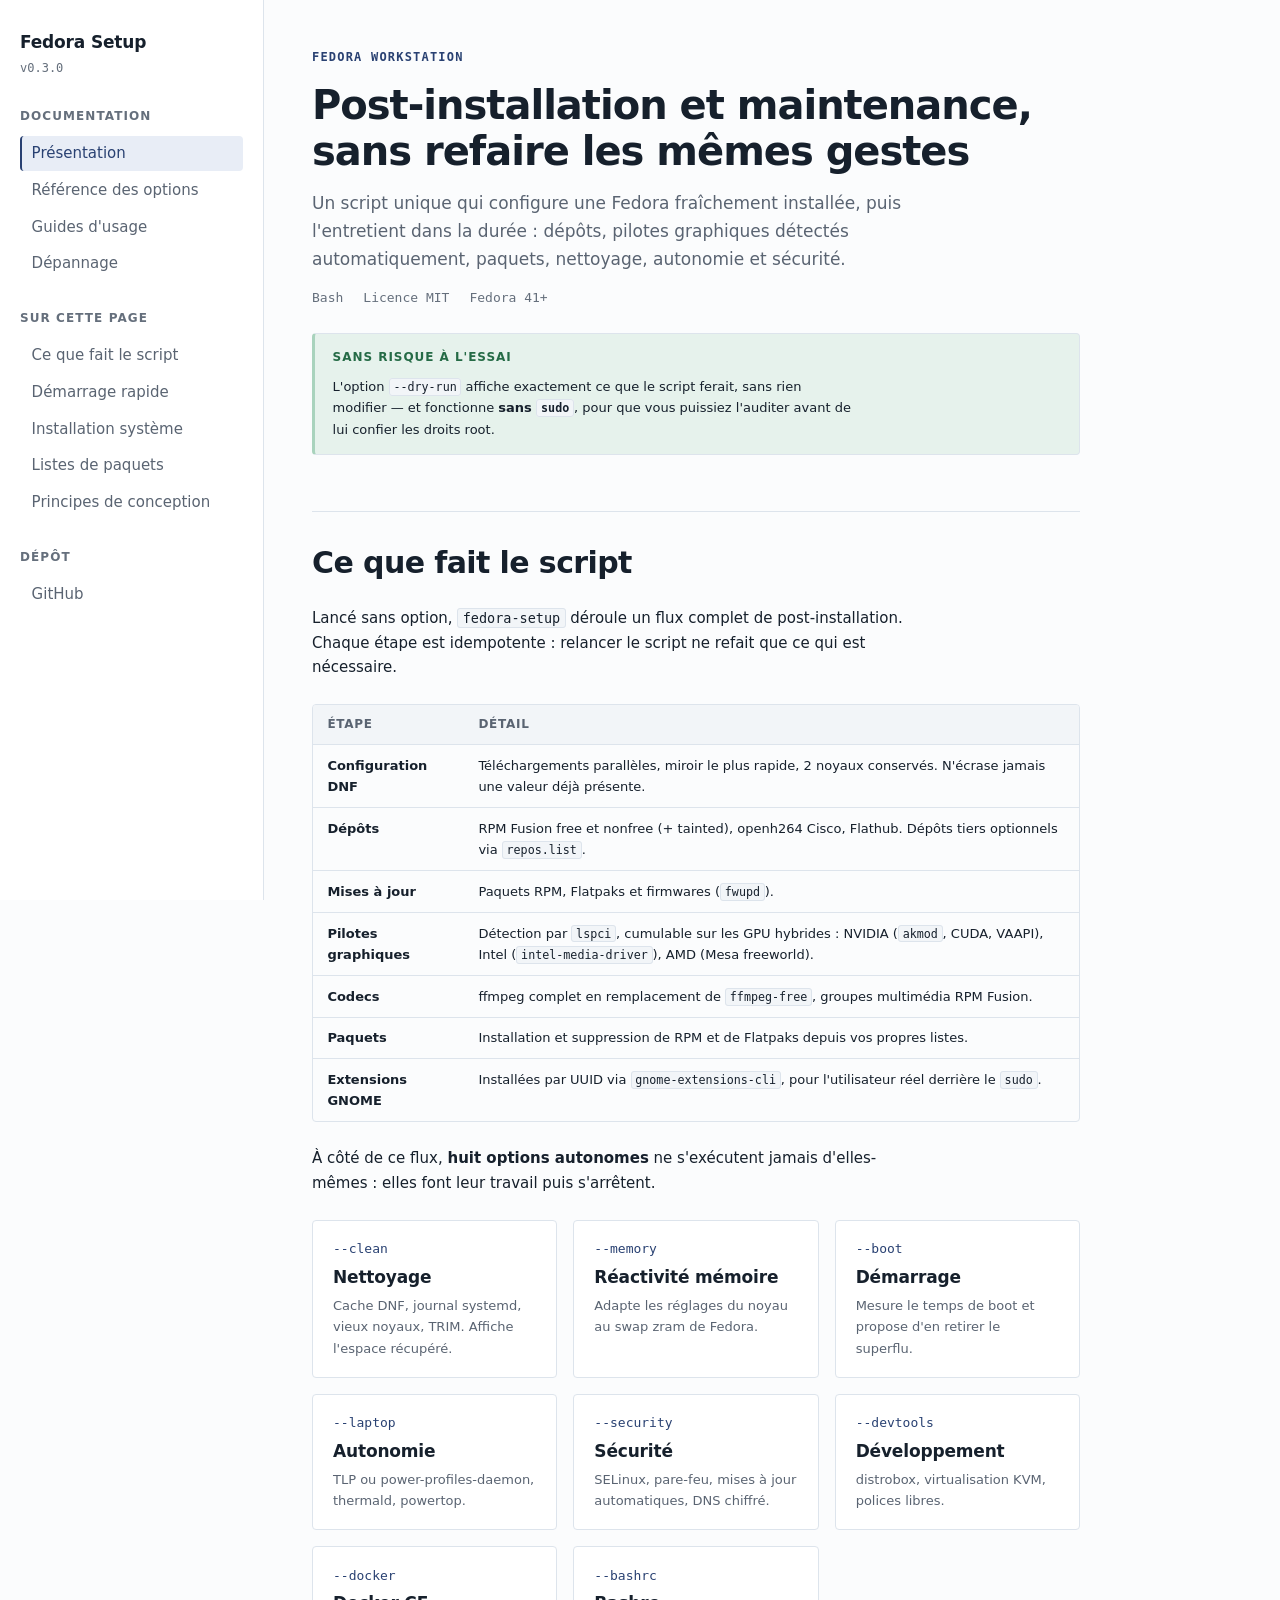
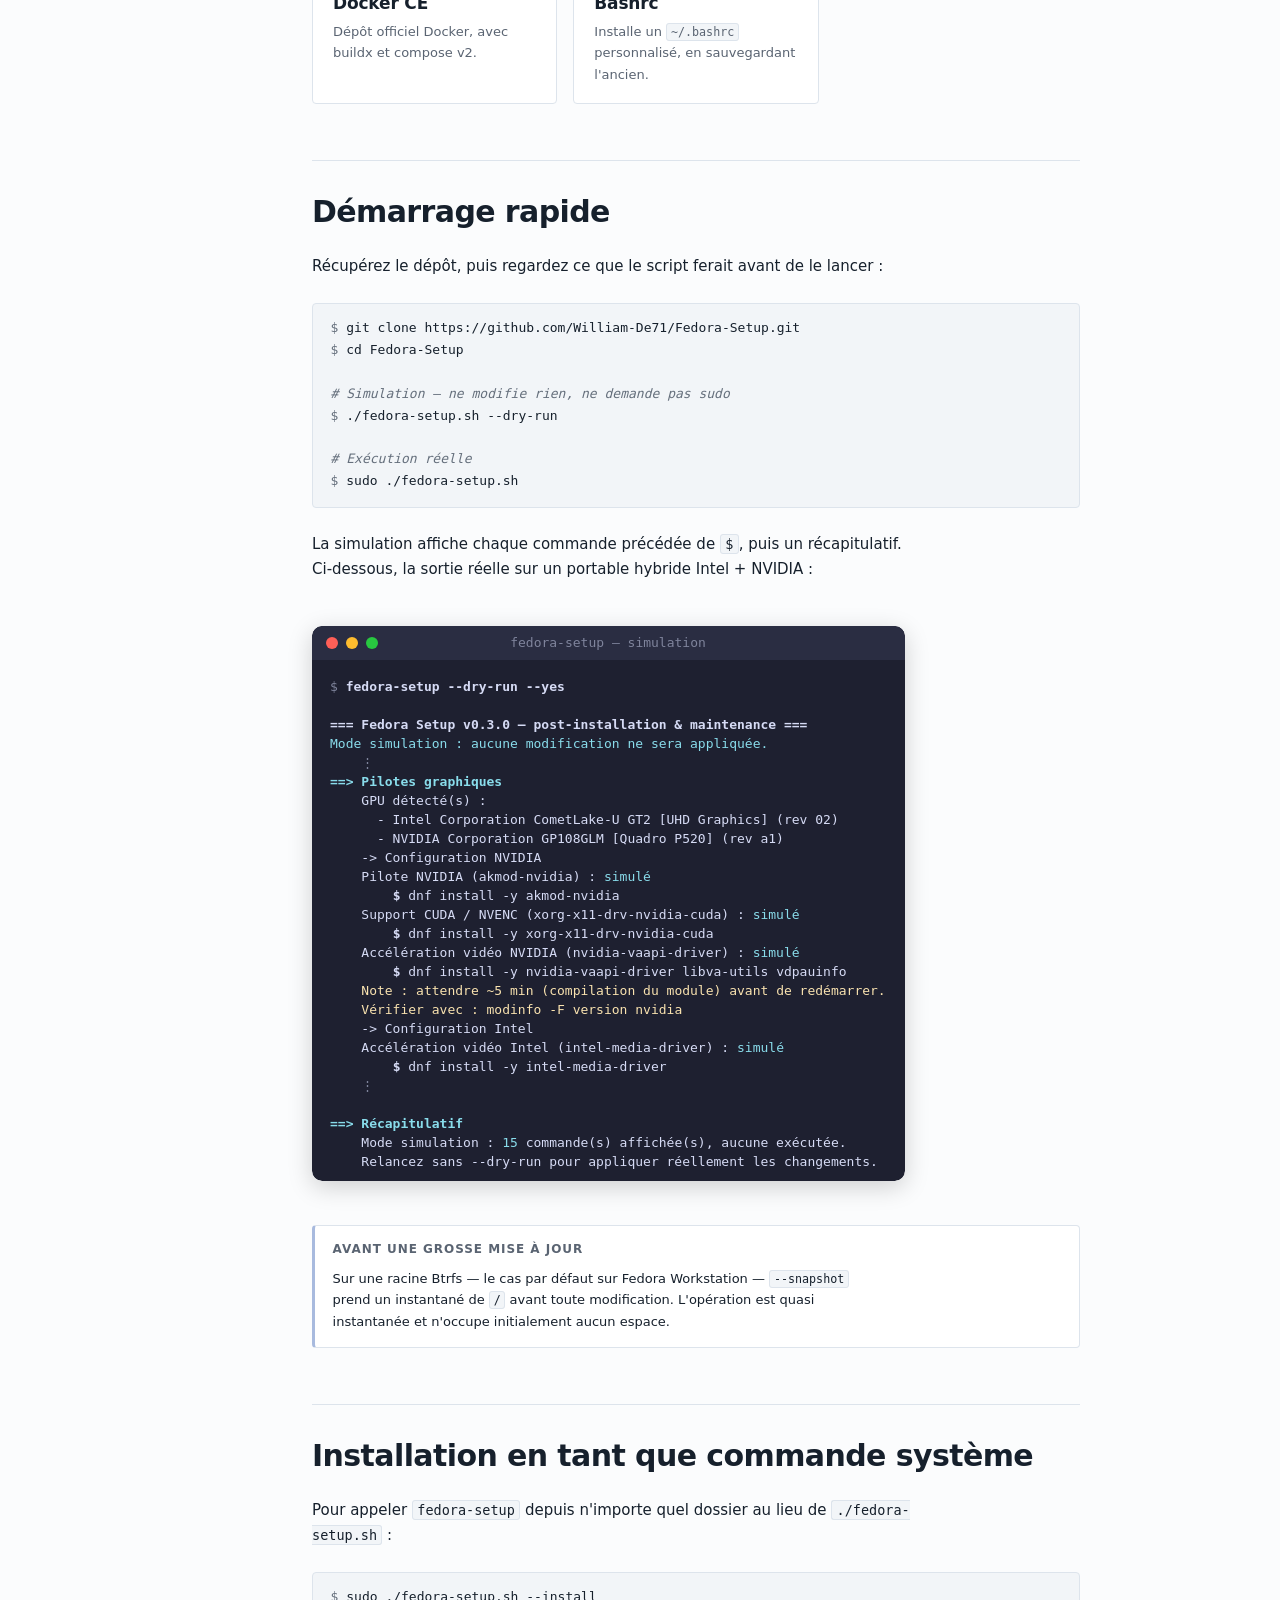
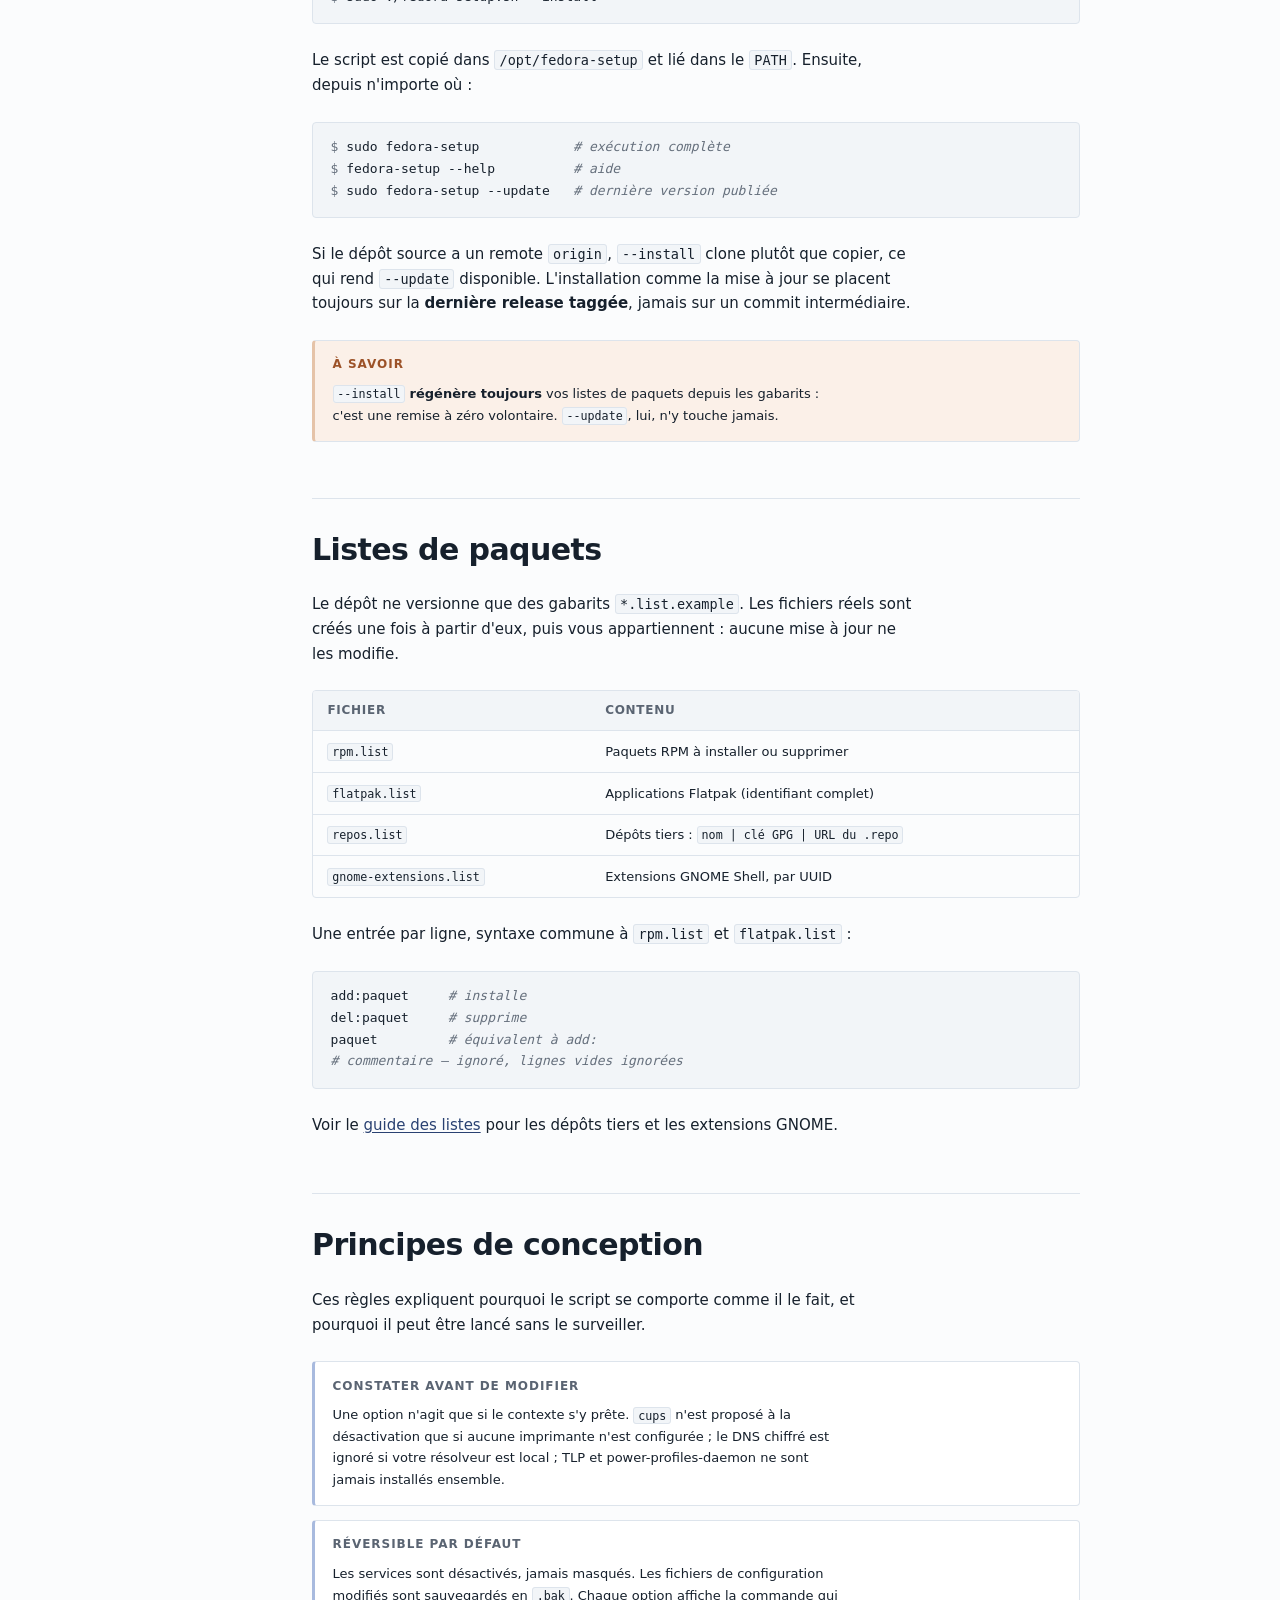
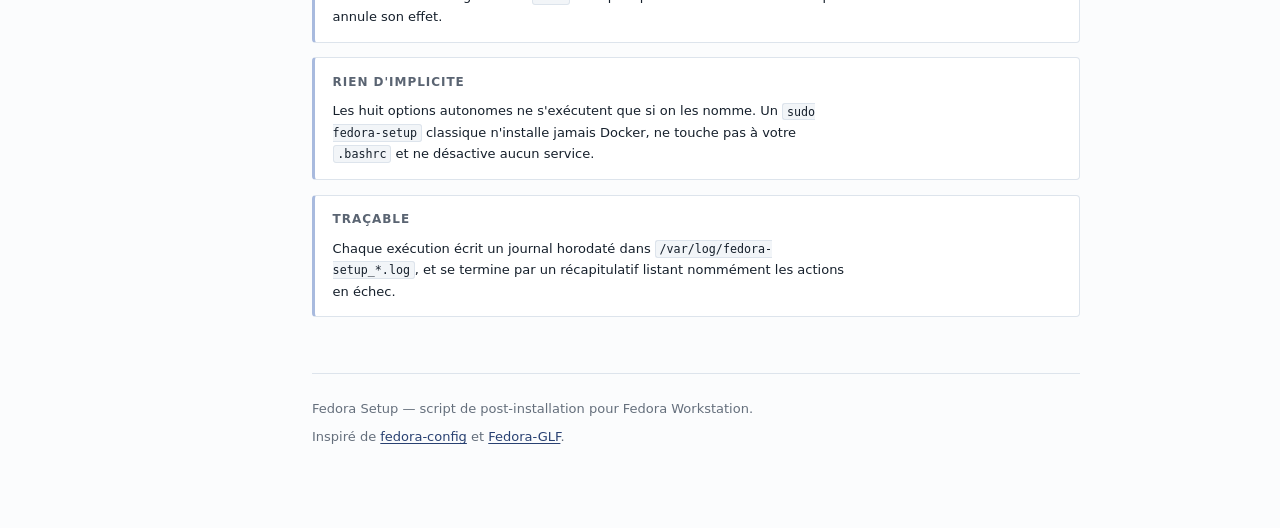
==== docs/index.html @ 96d2696a "Fix audit findings, add CI and release tooling, refresh the README Script fixes: - GNOME extensions:" ====
<!DOCTYPE html>
<html lang="fr">
<head>
<meta charset="utf-8">
<meta name="viewport" content="width=device-width, initial-scale=1">
<title>Fedora Setup — post-installation et maintenance</title>
<meta name="description" content="Script de post-installation et de maintenance pour Fedora Workstation : mises à jour, pilotes, nettoyage, autonomie et sécurité.">
<link rel="stylesheet" href="style.css">
</head>
<body>
<div class="shell">

<nav class="sidebar">
    <a class="brand" href="index.html">
        <strong>Fedora Setup</strong>
        <span data-version>v0.3.0</span>
    </a>

    <div class="nav-group">
        <div class="nav-title">Documentation</div>
        <a href="index.html" class="current">Présentation</a>
        <a href="options.html">Référence des options</a>
        <a href="guides.html">Guides d'usage</a>
        <a href="troubleshooting.html">Dépannage</a>
    </div>

    <div class="nav-group">
        <div class="nav-title">Sur cette page</div>
        <a href="#quoi">Ce que fait le script</a>
        <a href="#demarrage">Démarrage rapide</a>
        <a href="#installation">Installation système</a>
        <a href="#listes">Listes de paquets</a>
        <a href="#principes">Principes de conception</a>
    </div>

    <div class="nav-group">
        <div class="nav-title">Dépôt</div>
        <a href="https://github.com/William-De71/Fedora-Setup">GitHub</a>
    </div>
</nav>

<main class="content">

    <div class="stack">
        <div class="eyebrow">Fedora Workstation</div>
        <h1>Post-installation et maintenance, sans refaire les mêmes gestes</h1>
        <p class="lede">
            Un script unique qui configure une Fedora fraîchement installée, puis
            l'entretient dans la durée : dépôts, pilotes graphiques détectés
            automatiquement, paquets, nettoyage, autonomie et sécurité.
        </p>
        <div class="meta">
            <span>Bash</span>
            <span>Licence MIT</span>
            <span>Fedora 41+</span>
        </div>
    </div>

    <div class="note safe">
        <div class="note-label">Sans risque à l'essai</div>
        <p>
            L'option <code>--dry-run</code> affiche exactement ce que le script
            ferait, sans rien modifier — et fonctionne <strong>sans
            <code>sudo</code></strong>, pour que vous puissiez l'auditer avant de
            lui confier les droits root.
        </p>
    </div>

    <h2 id="quoi">Ce que fait le script</h2>

    <p>
        Lancé sans option, <code>fedora-setup</code> déroule un flux complet de
        post-installation. Chaque étape est idempotente : relancer le script ne
        refait que ce qui est nécessaire.
    </p>

    <div class="table-wrap">
        <table>
            <thead>
                <tr><th>Étape</th><th>Détail</th></tr>
            </thead>
            <tbody>
                <tr>
                    <td><strong>Configuration DNF</strong></td>
                    <td>Téléchargements parallèles, miroir le plus rapide, 2 noyaux conservés. N'écrase jamais une valeur déjà présente.</td>
                </tr>
                <tr>
                    <td><strong>Dépôts</strong></td>
                    <td>RPM Fusion free et nonfree (+ tainted), openh264 Cisco, Flathub. Dépôts tiers optionnels via <code>repos.list</code>.</td>
                </tr>
                <tr>
                    <td><strong>Mises à jour</strong></td>
                    <td>Paquets RPM, Flatpaks et firmwares (<code>fwupd</code>).</td>
                </tr>
                <tr>
                    <td><strong>Pilotes graphiques</strong></td>
                    <td>Détection par <code>lspci</code>, cumulable sur les GPU hybrides : NVIDIA (<code>akmod</code>, CUDA, VAAPI), Intel (<code>intel-media-driver</code>), AMD (Mesa freeworld).</td>
                </tr>
                <tr>
                    <td><strong>Codecs</strong></td>
                    <td>ffmpeg complet en remplacement de <code>ffmpeg-free</code>, groupes multimédia RPM Fusion.</td>
                </tr>
                <tr>
                    <td><strong>Paquets</strong></td>
                    <td>Installation et suppression de RPM et de Flatpaks depuis vos propres listes.</td>
                </tr>
                <tr>
                    <td><strong>Extensions GNOME</strong></td>
                    <td>Installées par UUID via <code>gnome-extensions-cli</code>, pour l'utilisateur réel derrière le <code>sudo</code>.</td>
                </tr>
            </tbody>
        </table>
    </div>

    <p>
        À côté de ce flux, <strong>huit options autonomes</strong> ne s'exécutent
        jamais d'elles-mêmes : elles font leur travail puis s'arrêtent.
    </p>

    <div class="cards">
        <a class="card" href="options.html#clean">
            <span class="cmd">--clean</span>
            <h3>Nettoyage</h3>
            <p>Cache DNF, journal systemd, vieux noyaux, TRIM. Affiche l'espace récupéré.</p>
        </a>
        <a class="card" href="options.html#memory">
            <span class="cmd">--memory</span>
            <h3>Réactivité mémoire</h3>
            <p>Adapte les réglages du noyau au swap zram de Fedora.</p>
        </a>
        <a class="card" href="options.html#boot">
            <span class="cmd">--boot</span>
            <h3>Démarrage</h3>
            <p>Mesure le temps de boot et propose d'en retirer le superflu.</p>
        </a>
        <a class="card" href="options.html#laptop">
            <span class="cmd">--laptop</span>
            <h3>Autonomie</h3>
            <p>TLP ou power-profiles-daemon, thermald, powertop.</p>
        </a>
        <a class="card" href="options.html#security">
            <span class="cmd">--security</span>
            <h3>Sécurité</h3>
            <p>SELinux, pare-feu, mises à jour automatiques, DNS chiffré.</p>
        </a>
        <a class="card" href="options.html#devtools">
            <span class="cmd">--devtools</span>
            <h3>Développement</h3>
            <p>distrobox, virtualisation KVM, polices libres.</p>
        </a>
        <a class="card" href="options.html#docker">
            <span class="cmd">--docker</span>
            <h3>Docker CE</h3>
            <p>Dépôt officiel Docker, avec buildx et compose v2.</p>
        </a>
        <a class="card" href="options.html#bashrc">
            <span class="cmd">--bashrc</span>
            <h3>Bashrc</h3>
            <p>Installe un <code>~/.bashrc</code> personnalisé, en sauvegardant l'ancien.</p>
        </a>
    </div>

    <h2 id="demarrage">Démarrage rapide</h2>

    <p>Récupérez le dépôt, puis regardez ce que le script ferait avant de le lancer :</p>

<pre><code><span class="prompt">$</span> git clone https://github.com/William-De71/Fedora-Setup.git
<span class="prompt">$</span> cd Fedora-Setup

<span class="cmt"># Simulation — ne modifie rien, ne demande pas sudo</span>
<span class="prompt">$</span> ./fedora-setup.sh --dry-run

<span class="cmt"># Exécution réelle</span>
<span class="prompt">$</span> sudo ./fedora-setup.sh</code></pre>

    <p>
        La simulation affiche chaque commande précédée de <code>$</code>, puis un
        récapitulatif. Ci-dessous, la sortie réelle sur un portable hybride
        Intel + NVIDIA :
    </p>

    <figure class="shot">
        <img src="img/dry-run.svg" alt="Sortie de fedora-setup --dry-run : détection des GPU Intel et NVIDIA, commandes simulées et récapitulatif" loading="lazy">
    </figure>

    <div class="note">
        <div class="note-label">Avant une grosse mise à jour</div>
        <p>
            Sur une racine Btrfs — le cas par défaut sur Fedora Workstation —
            <code>--snapshot</code> prend un instantané de <code>/</code> avant
            toute modification. L'opération est quasi instantanée et n'occupe
            initialement aucun espace.
        </p>
    </div>

    <h2 id="installation">Installation en tant que commande système</h2>

    <p>
        Pour appeler <code>fedora-setup</code> depuis n'importe quel dossier au
        lieu de <code>./fedora-setup.sh</code> :
    </p>

<pre><code><span class="prompt">$</span> sudo ./fedora-setup.sh --install</code></pre>

    <p>Le script est copié dans <code>/opt/fedora-setup</code> et lié dans le <code>PATH</code>. Ensuite, depuis n'importe où :</p>

<pre><code><span class="prompt">$</span> sudo fedora-setup            <span class="cmt"># exécution complète</span>
<span class="prompt">$</span> fedora-setup --help          <span class="cmt"># aide</span>
<span class="prompt">$</span> sudo fedora-setup --update   <span class="cmt"># dernière version publiée</span></code></pre>

    <p>
        Si le dépôt source a un remote <code>origin</code>, <code>--install</code>
        clone plutôt que copier, ce qui rend <code>--update</code> disponible.
        L'installation comme la mise à jour se placent toujours sur la
        <strong>dernière release taggée</strong>, jamais sur un commit
        intermédiaire.
    </p>

    <div class="note warn">
        <div class="note-label">À savoir</div>
        <p>
            <code>--install</code> <strong>régénère toujours</strong> vos listes
            de paquets depuis les gabarits : c'est une remise à zéro volontaire.
            <code>--update</code>, lui, n'y touche jamais.
        </p>
    </div>

    <h2 id="listes">Listes de paquets</h2>

    <p>
        Le dépôt ne versionne que des gabarits <code>*.list.example</code>. Les
        fichiers réels sont créés une fois à partir d'eux, puis vous appartiennent :
        aucune mise à jour ne les modifie.
    </p>

    <div class="table-wrap">
        <table>
            <thead>
                <tr><th>Fichier</th><th>Contenu</th></tr>
            </thead>
            <tbody>
                <tr><td><code>rpm.list</code></td><td>Paquets RPM à installer ou supprimer</td></tr>
                <tr><td><code>flatpak.list</code></td><td>Applications Flatpak (identifiant complet)</td></tr>
                <tr><td><code>repos.list</code></td><td>Dépôts tiers : <code>nom | clé GPG | URL du .repo</code></td></tr>
                <tr><td><code>gnome-extensions.list</code></td><td>Extensions GNOME Shell, par UUID</td></tr>
            </tbody>
        </table>
    </div>

    <p>Une entrée par ligne, syntaxe commune à <code>rpm.list</code> et <code>flatpak.list</code> :</p>

<pre><code>add:paquet     <span class="cmt"># installe</span>
del:paquet     <span class="cmt"># supprime</span>
paquet         <span class="cmt"># équivalent à add:</span>
<span class="cmt"># commentaire — ignoré, lignes vides ignorées</span></code></pre>

    <p>
        Voir le <a href="guides.html#listes">guide des listes</a> pour les
        dépôts tiers et les extensions GNOME.
    </p>

    <h2 id="principes">Principes de conception</h2>

    <p>
        Ces règles expliquent pourquoi le script se comporte comme il le fait, et
        pourquoi il peut être lancé sans le surveiller.
    </p>

    <div class="stack">
        <div class="note">
            <div class="note-label">Constater avant de modifier</div>
            <p>
                Une option n'agit que si le contexte s'y prête. <code>cups</code>
                n'est proposé à la désactivation que si aucune imprimante n'est
                configurée ; le DNS chiffré est ignoré si votre résolveur est
                local ; TLP et power-profiles-daemon ne sont jamais installés
                ensemble.
            </p>
        </div>

        <div class="note">
            <div class="note-label">Réversible par défaut</div>
            <p>
                Les services sont désactivés, jamais masqués. Les fichiers de
                configuration modifiés sont sauvegardés en <code>.bak</code>. Chaque
                option affiche la commande qui annule son effet.
            </p>
        </div>

        <div class="note">
            <div class="note-label">Rien d'implicite</div>
            <p>
                Les huit options autonomes ne s'exécutent que si on les nomme. Un
                <code>sudo fedora-setup</code> classique n'installe jamais Docker,
                ne touche pas à votre <code>.bashrc</code> et ne désactive aucun
                service.
            </p>
        </div>

        <div class="note">
            <div class="note-label">Traçable</div>
            <p>
                Chaque exécution écrit un journal horodaté dans
                <code>/var/log/fedora-setup_*.log</code>, et se termine par un
                récapitulatif listant nommément les actions en échec.
            </p>
        </div>
    </div>

    <footer>
        <div>Fedora Setup — script de post-installation pour Fedora Workstation.</div>
        <div>Inspiré de <a href="https://github.com/aaaaadrien/fedora-config">fedora-config</a> et <a href="https://github.com/Gaming-Linux-FR/Fedora-GLF">Fedora-GLF</a>.</div>
    </footer>

</main>
</div>
</body>
</html>
---- docs/style.css ----
/* ==========================================================================
   Fedora Setup — documentation
   Palette ancrée sur le bleu Fedora (#294172), désaturé pour du texte long.
   Neutres à biais bleu froid ; cuivre et vert réservés au sens (avertissement,
   confirmation), jamais décoratifs.
   ========================================================================== */

:root {
    /* Fonds et surfaces */
    --bg:            #fbfcfd;
    --surface:       #ffffff;
    --surface-alt:   #f2f5f8;
    --border:        #dde4ec;
    --border-strong: #c3cedb;

    /* Texte */
    --text:          #16202c;
    --text-muted:    #5a6472;
    --text-faint:    #656f7c;

    /* Accent : bleu Fedora */
    --accent:        #294172;
    --accent-hover:  #1d3059;
    --accent-soft:   #e8edf6;
    --accent-line:   #a8bade;

    /* Sémantique — distincte de l'accent */
    --warn:          #9c5228;
    --warn-soft:     #fbf0e8;
    --warn-line:     #e5c3a8;
    --ok:            #256b46;
    --ok-soft:       #e6f2ec;
    --ok-line:       #a9d3bd;

    /* Type */
    --sans: "IBM Plex Sans", "Source Sans 3", "Cantarell", "Segoe UI", system-ui, sans-serif;
    --mono: "IBM Plex Mono", "JetBrains Mono", "Fira Mono", "DejaVu Sans Mono", ui-monospace, monospace;

    /* Échelle typographique */
    --t-xs:   0.75rem;
    --t-sm:   0.8125rem;
    --t-base: 0.9375rem;
    --t-md:   1.0625rem;
    --t-lg:   1.375rem;
    --t-xl:   1.875rem;
    --t-2xl:  2.5rem;

    --sidebar-w: 16.5rem;
    --radius: 4px;
}

@media (prefers-color-scheme: dark) {
    :root {
        --bg:            #0f1319;
        --surface:       #161c24;
        --surface-alt:   #1c242e;
        --border:        #2a333f;
        --border-strong: #3a4553;

        --text:          #e4e9ef;
        --text-muted:    #a0abb9;
        --text-faint:    #77828f;

        --accent:        #8fabdc;
        --accent-hover:  #aec4e9;
        --accent-soft:   #1a2436;
        --accent-line:   #3d5a8c;

        --warn:          #d99a6f;
        --warn-soft:     #2a1f17;
        --warn-line:     #4d3a2a;
        --ok:            #7cc4a0;
        --ok-soft:       #16261e;
        --ok-line:       #2f5c43;
    }
}

:root[data-theme="dark"] {
    --bg:            #0f1319;
    --surface:       #161c24;
    --surface-alt:   #1c242e;
    --border:        #2a333f;
    --border-strong: #3a4553;

    --text:          #e4e9ef;
    --text-muted:    #a0abb9;
    --text-faint:    #77828f;

    --accent:        #8fabdc;
    --accent-hover:  #aec4e9;
    --accent-soft:   #1a2436;
    --accent-line:   #3d5a8c;

    --warn:          #d99a6f;
    --warn-soft:     #2a1f17;
    --warn-line:     #4d3a2a;
    --ok:            #7cc4a0;
    --ok-soft:       #16261e;
    --ok-line:       #2f5c43;
}

:root[data-theme="light"] {
    --bg:            #fbfcfd;
    --surface:       #ffffff;
    --surface-alt:   #f2f5f8;
    --border:        #dde4ec;
    --border-strong: #c3cedb;

    --text:          #16202c;
    --text-muted:    #5a6472;
    --text-faint:    #656f7c;

    --accent:        #294172;
    --accent-hover:  #1d3059;
    --accent-soft:   #e8edf6;
    --accent-line:   #a8bade;

    --warn:          #9c5228;
    --warn-soft:     #fbf0e8;
    --warn-line:     #e5c3a8;
    --ok:            #256b46;
    --ok-soft:       #e6f2ec;
    --ok-line:       #a9d3bd;
}

/* ========================================================================== */

* { box-sizing: border-box; }

body {
    margin: 0;
    background: var(--bg);
    color: var(--text);
    font-family: var(--sans);
    font-size: var(--t-base);
    line-height: 1.65;
    -webkit-font-smoothing: antialiased;
}

/* Mise en page : barre latérale persistante + contenu */
.shell {
    display: grid;
    grid-template-columns: var(--sidebar-w) minmax(0, 1fr);
    min-height: 100vh;
}

/* ---------- Barre latérale ---------- */

.sidebar {
    border-right: 1px solid var(--border);
    background: var(--surface);
    padding: 1.75rem 1.25rem 3rem;
    position: sticky;
    top: 0;
    height: 100vh;
    overflow-y: auto;
    display: flex;
    flex-direction: column;
    gap: 1.75rem;
}

.brand {
    display: flex;
    flex-direction: column;
    gap: 0.2rem;
    text-decoration: none;
    color: var(--text);
}

.brand strong {
    font-size: var(--t-md);
    font-weight: 600;
    letter-spacing: -0.01em;
}

.brand span {
    font-family: var(--mono);
    font-size: var(--t-xs);
    color: var(--text-faint);
}

.nav-group {
    display: flex;
    flex-direction: column;
    gap: 0.15rem;
}

.nav-title {
    font-size: var(--t-xs);
    text-transform: uppercase;
    letter-spacing: 0.09em;
    color: var(--text-faint);
    font-weight: 600;
    margin-bottom: 0.45rem;
}

.nav-group a {
    color: var(--text-muted);
    text-decoration: none;
    padding: 0.3rem 0.6rem;
    border-radius: var(--radius);
    border-left: 2px solid transparent;
    font-size: var(--t-base);
}

.nav-group a:hover {
    color: var(--text);
    background: var(--surface-alt);
}

.nav-group a.current {
    color: var(--accent);
    border-left-color: var(--accent);
    background: var(--accent-soft);
    font-weight: 500;
}

.nav-group a code {
    font-family: var(--mono);
    font-size: var(--t-sm);
    background: none;
    padding: 0;
    border: none;
    color: inherit;
}

/* ---------- Contenu ---------- */

.content {
    padding: 3rem 3rem 6rem;
    max-width: 54rem;
    display: flex;
    flex-direction: column;
    gap: 1.5rem;
}

.eyebrow {
    font-family: var(--mono);
    font-size: var(--t-xs);
    text-transform: uppercase;
    letter-spacing: 0.1em;
    color: var(--accent);
    font-weight: 600;
}

h1 {
    font-size: var(--t-2xl);
    line-height: 1.15;
    letter-spacing: -0.025em;
    font-weight: 600;
    margin: 0;
    text-wrap: balance;
}

h2 {
    font-size: var(--t-xl);
    line-height: 1.25;
    letter-spacing: -0.02em;
    font-weight: 600;
    margin: 2rem 0 0;
    padding-top: 2rem;
    border-top: 1px solid var(--border);
    text-wrap: balance;
}

h3 {
    font-size: var(--t-lg);
    line-height: 1.3;
    letter-spacing: -0.01em;
    font-weight: 600;
    margin: 1.25rem 0 0;
    text-wrap: balance;
}

h4 {
    font-size: var(--t-md);
    font-weight: 600;
    margin: 0.75rem 0 0;
}

p { margin: 0; max-width: 40em; }

.lede {
    font-size: var(--t-md);
    color: var(--text-muted);
    max-width: 38em;
}

a { color: var(--accent); text-decoration-thickness: 1px; text-underline-offset: 2px; }
a:hover { color: var(--accent-hover); }

ul, ol { margin: 0; padding-left: 1.3rem; display: flex; flex-direction: column; gap: 0.4rem; max-width: 40em; }
li { padding-left: 0.2rem; }
li::marker { color: var(--text-faint); }

strong { font-weight: 600; }

code {
    font-family: var(--mono);
    font-size: 0.9em;
    background: var(--surface-alt);
    border: 1px solid var(--border);
    border-radius: 3px;
    padding: 0.08em 0.32em;
}

/* Blocs de commandes — défilent seuls, jamais la page */
pre {
    margin: 0;
    background: var(--surface-alt);
    border: 1px solid var(--border);
    border-radius: var(--radius);
    padding: 0.9rem 1.1rem;
    overflow-x: auto;
    font-size: var(--t-sm);
    line-height: 1.6;
}

pre code {
    background: none;
    border: none;
    padding: 0;
    font-size: inherit;
}

.prompt { color: var(--text-faint); user-select: none; }
.cmt    { color: var(--text-faint); font-style: italic; }
.sim    { color: var(--accent); }
.ok-t   { color: var(--ok); }

/* ---------- Tableaux ---------- */

.table-wrap { overflow-x: auto; border: 1px solid var(--border); border-radius: var(--radius); }

table {
    border-collapse: collapse;
    width: 100%;
    font-size: var(--t-sm);
    font-variant-numeric: tabular-nums;
}

th, td {
    text-align: left;
    padding: 0.6rem 0.9rem;
    border-bottom: 1px solid var(--border);
    vertical-align: top;
}

th {
    background: var(--surface-alt);
    font-weight: 600;
    font-size: var(--t-xs);
    text-transform: uppercase;
    letter-spacing: 0.06em;
    color: var(--text-muted);
    white-space: nowrap;
}

tbody tr:last-child td { border-bottom: none; }
tbody tr:hover { background: var(--surface-alt); }

td code { white-space: nowrap; }

/* ---------- Encarts ---------- */

.note {
    border: 1px solid var(--border);
    border-left: 3px solid var(--accent-line);
    background: var(--surface);
    border-radius: var(--radius);
    padding: 0.9rem 1.1rem;
    display: flex;
    flex-direction: column;
    gap: 0.5rem;
}

.note.warn { border-left-color: var(--warn-line); background: var(--warn-soft); }
.note.safe { border-left-color: var(--ok-line);   background: var(--ok-soft); }

.note-label {
    font-size: var(--t-xs);
    text-transform: uppercase;
    letter-spacing: 0.08em;
    font-weight: 600;
    color: var(--text-muted);
}

.note.warn .note-label { color: var(--warn); }
.note.safe .note-label { color: var(--ok); }

.note p, .note ul { font-size: var(--t-sm); }

/* ---------- Cartes d'options ---------- */

.opt {
    border: 1px solid var(--border);
    border-radius: var(--radius);
    background: var(--surface);
    padding: 1.4rem 1.5rem;
    display: flex;
    flex-direction: column;
    gap: 0.8rem;
    scroll-margin-top: 1.5rem;
}

.opt-head {
    display: flex;
    align-items: baseline;
    gap: 0.75rem;
    flex-wrap: wrap;
}

.opt-head h3 { margin: 0; font-family: var(--mono); font-size: var(--t-md); }

/* L'espacement interne des cartes vient du gap du conteneur : les marges
   par défaut des titres s'y ajouteraient et doubleraient l'écart. */
.opt > h3, .opt > h4, .note > p:first-child { margin-top: 0; }

.tag {
    font-size: var(--t-xs);
    font-weight: 600;
    letter-spacing: 0.04em;
    padding: 0.1rem 0.45rem;
    border-radius: 3px;
    border: 1px solid var(--border-strong);
    color: var(--text-muted);
    white-space: nowrap;
}

.tag.root { border-color: var(--warn-line); color: var(--warn); background: var(--warn-soft); }
.tag.sim  { border-color: var(--accent-line); color: var(--accent); background: var(--accent-soft); }

/* ---------- Grille de cartes ---------- */

.cards {
    display: grid;
    grid-template-columns: repeat(auto-fit, minmax(15rem, 1fr));
    gap: 1rem;
}

.card {
    border: 1px solid var(--border);
    border-radius: var(--radius);
    background: var(--surface);
    padding: 1.1rem 1.25rem;
    display: flex;
    flex-direction: column;
    gap: 0.4rem;
    text-decoration: none;
    color: inherit;
}

.card:hover { border-color: var(--accent-line); }

.card h3 { margin: 0; font-size: var(--t-md); }
.card p  { font-size: var(--t-sm); color: var(--text-muted); }
.card .cmd { font-family: var(--mono); font-size: var(--t-sm); color: var(--accent); }

/* ---------- Divers ---------- */

.meta {
    font-size: var(--t-sm);
    color: var(--text-faint);
    display: flex;
    gap: 1.25rem;
    flex-wrap: wrap;
    font-family: var(--mono);
}

.stack { display: flex; flex-direction: column; gap: 0.9rem; }
.stack-lg { display: flex; flex-direction: column; gap: 1.5rem; }

footer {
    margin-top: 2rem;
    padding-top: 1.5rem;
    border-top: 1px solid var(--border);
    font-size: var(--t-sm);
    color: var(--text-faint);
    display: flex;
    flex-direction: column;
    gap: 0.4rem;
}

:focus-visible {
    outline: 2px solid var(--accent);
    outline-offset: 2px;
    border-radius: 2px;
}

@media (prefers-reduced-motion: reduce) {
    * { animation: none !important; transition: none !important; }
}

/* ---------- Adaptatif ---------- */

@media (max-width: 62rem) {
    .shell { grid-template-columns: 1fr; }

    .sidebar {
        position: static;
        height: auto;
        border-right: none;
        border-bottom: 1px solid var(--border);
        flex-direction: row;
        flex-wrap: wrap;
        gap: 1.25rem 2rem;
        padding: 1.25rem 1.5rem;
    }

    .nav-group { flex-direction: row; flex-wrap: wrap; gap: 0.35rem; }
    .nav-title { width: 100%; margin-bottom: 0.15rem; }
    .nav-group a { border-left: none; border-bottom: 2px solid transparent; }
    .nav-group a.current { border-left: none; border-bottom-color: var(--accent); }

    .content { padding: 2rem 1.5rem 4rem; }
}

@media (max-width: 34rem) {
    :root { --t-2xl: 1.875rem; --t-xl: 1.5rem; }
    .content { padding: 1.5rem 1.1rem 3rem; }
}

/* Captures d'écran générées par tools/screenshots.py */
.shot {
    margin: 1.25rem 0;
}
.shot img {
    display: block;
    max-width: 100%;
    height: auto;
    border-radius: 10px;
    box-shadow: 0 6px 24px rgba(0, 0, 0, .18);
}
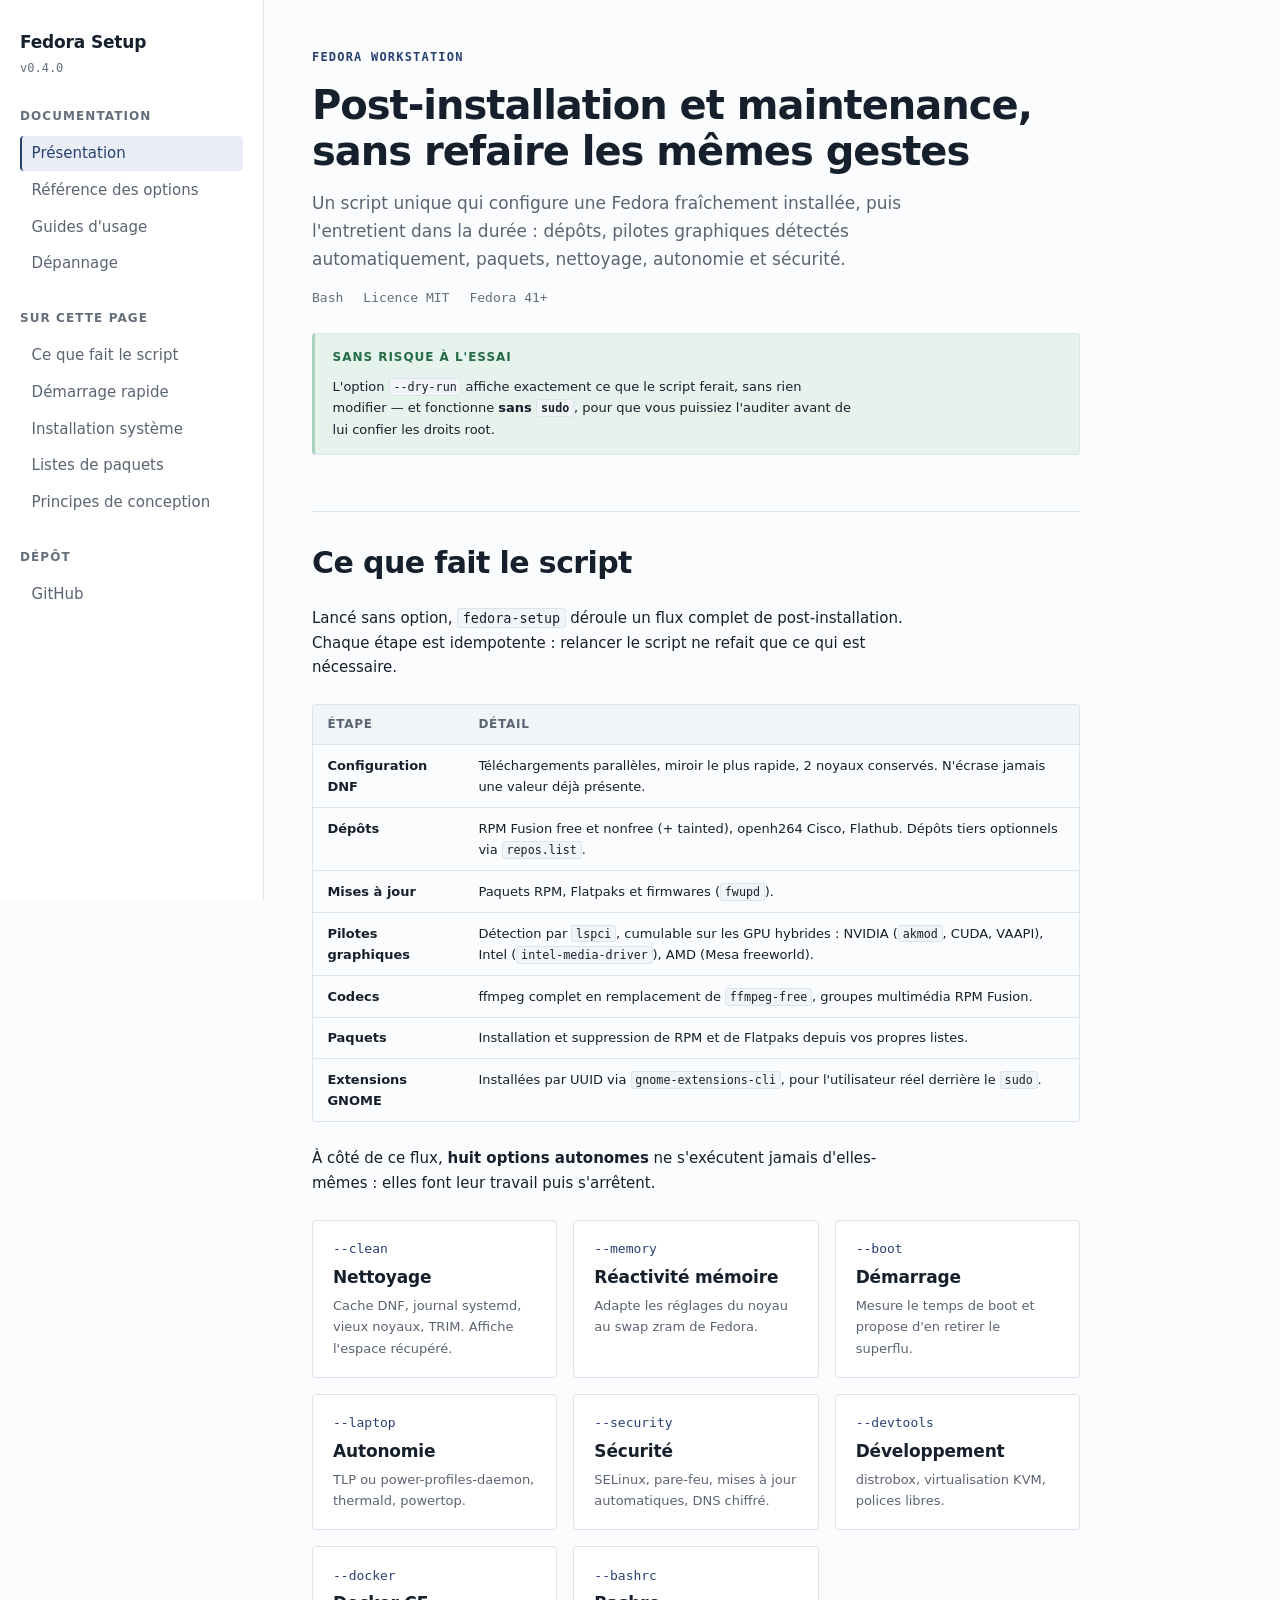
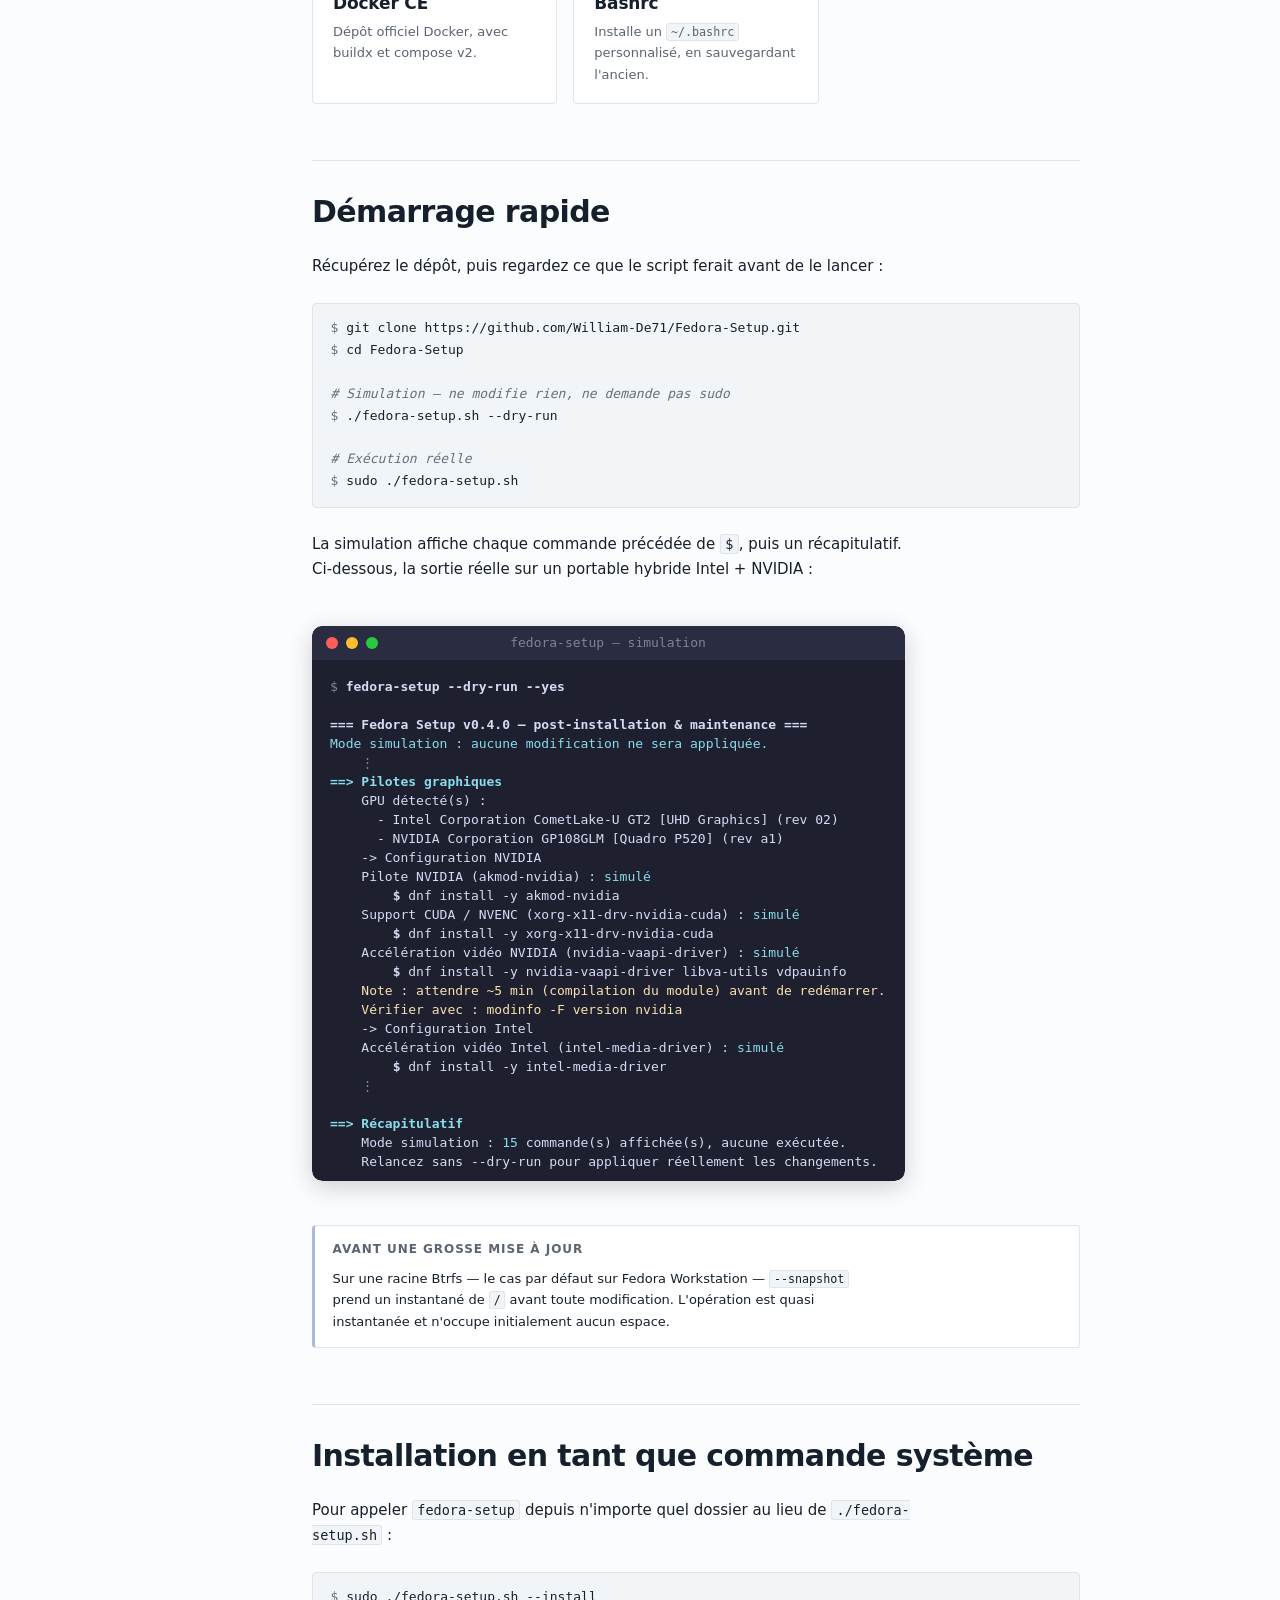
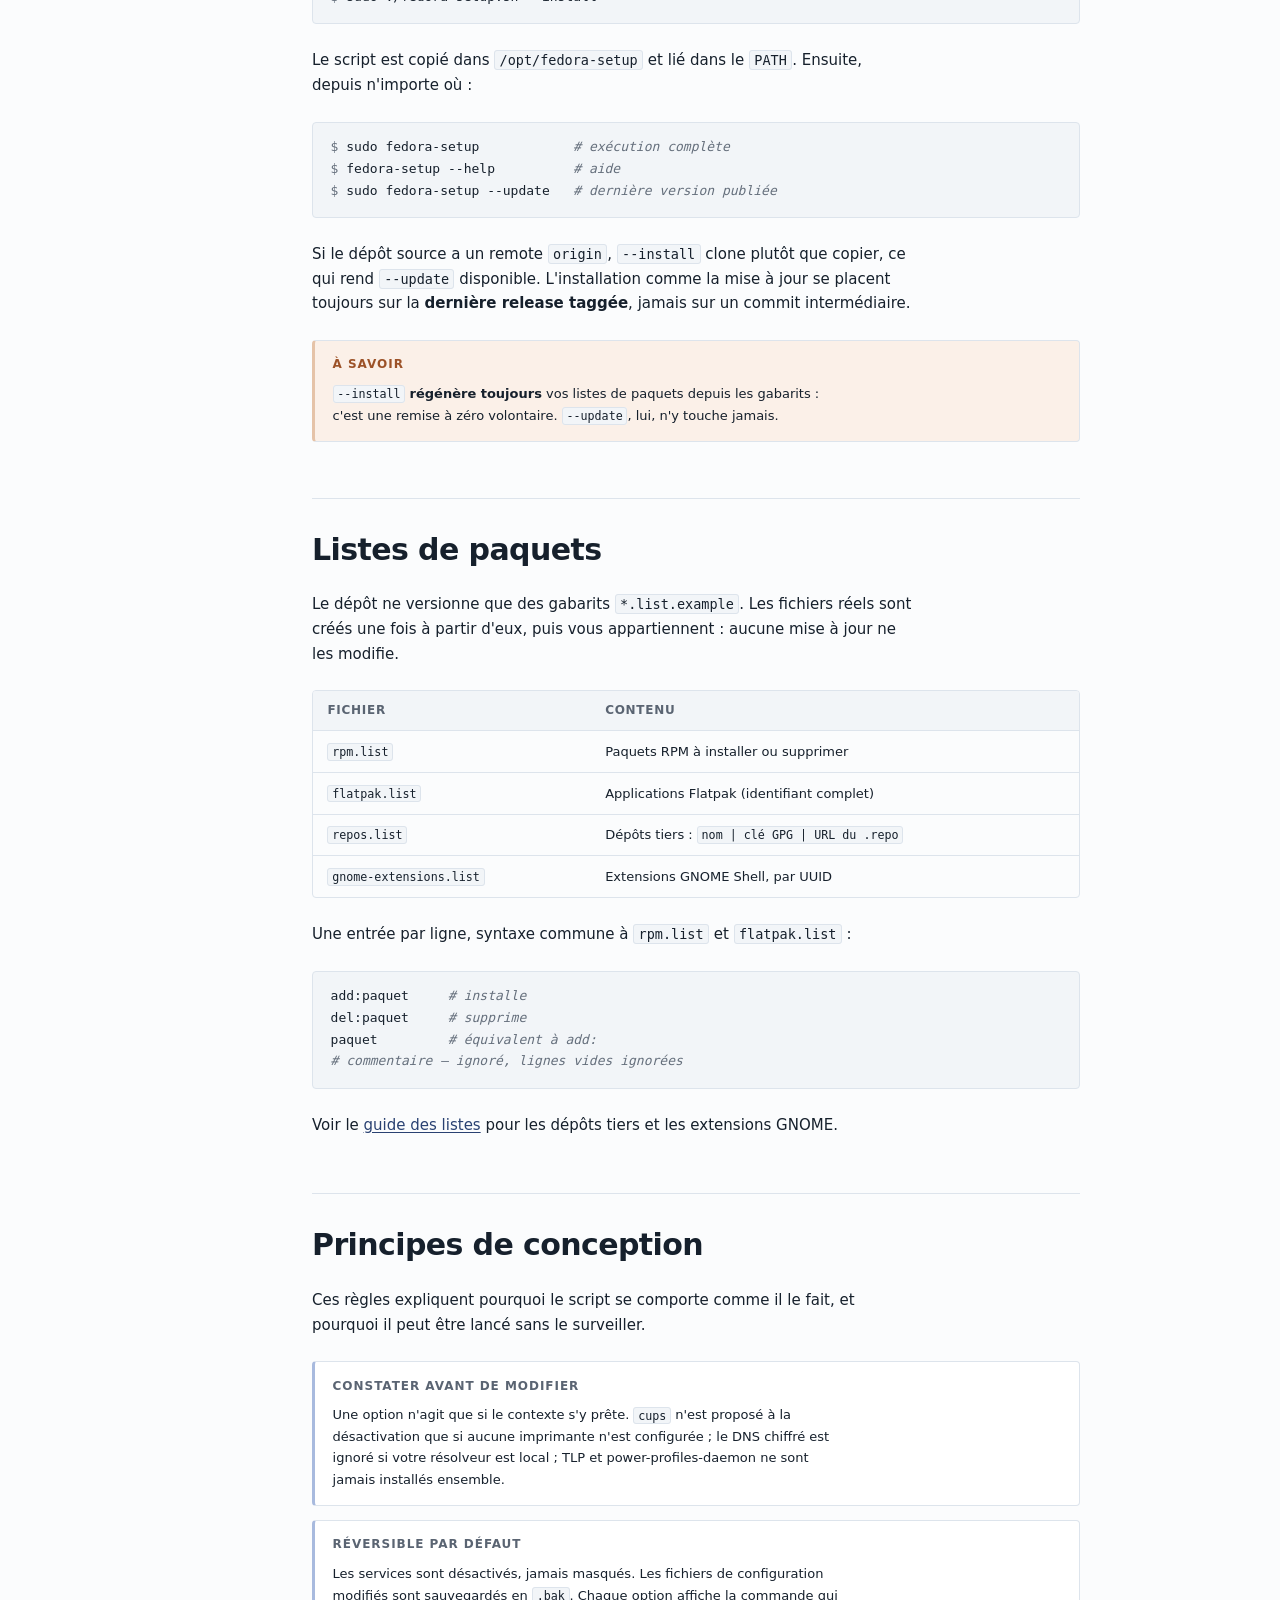
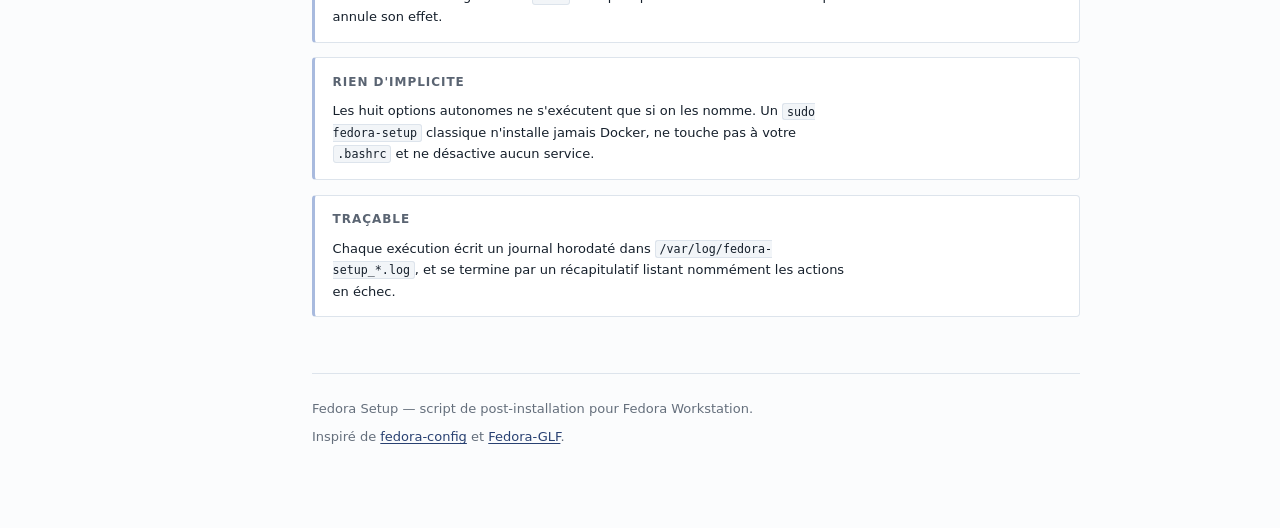
==== commit 7a181c81: "Release v0.4.0" ====
--- a/docs/index.html
+++ b/docs/index.html
@@ -13,7 +13,7 @@
 <nav class="sidebar">
     <a class="brand" href="index.html">
         <strong>Fedora Setup</strong>
-        <span data-version>v0.3.0</span>
+        <span data-version>v0.4.0</span>
     </a>
 
     <div class="nav-group">
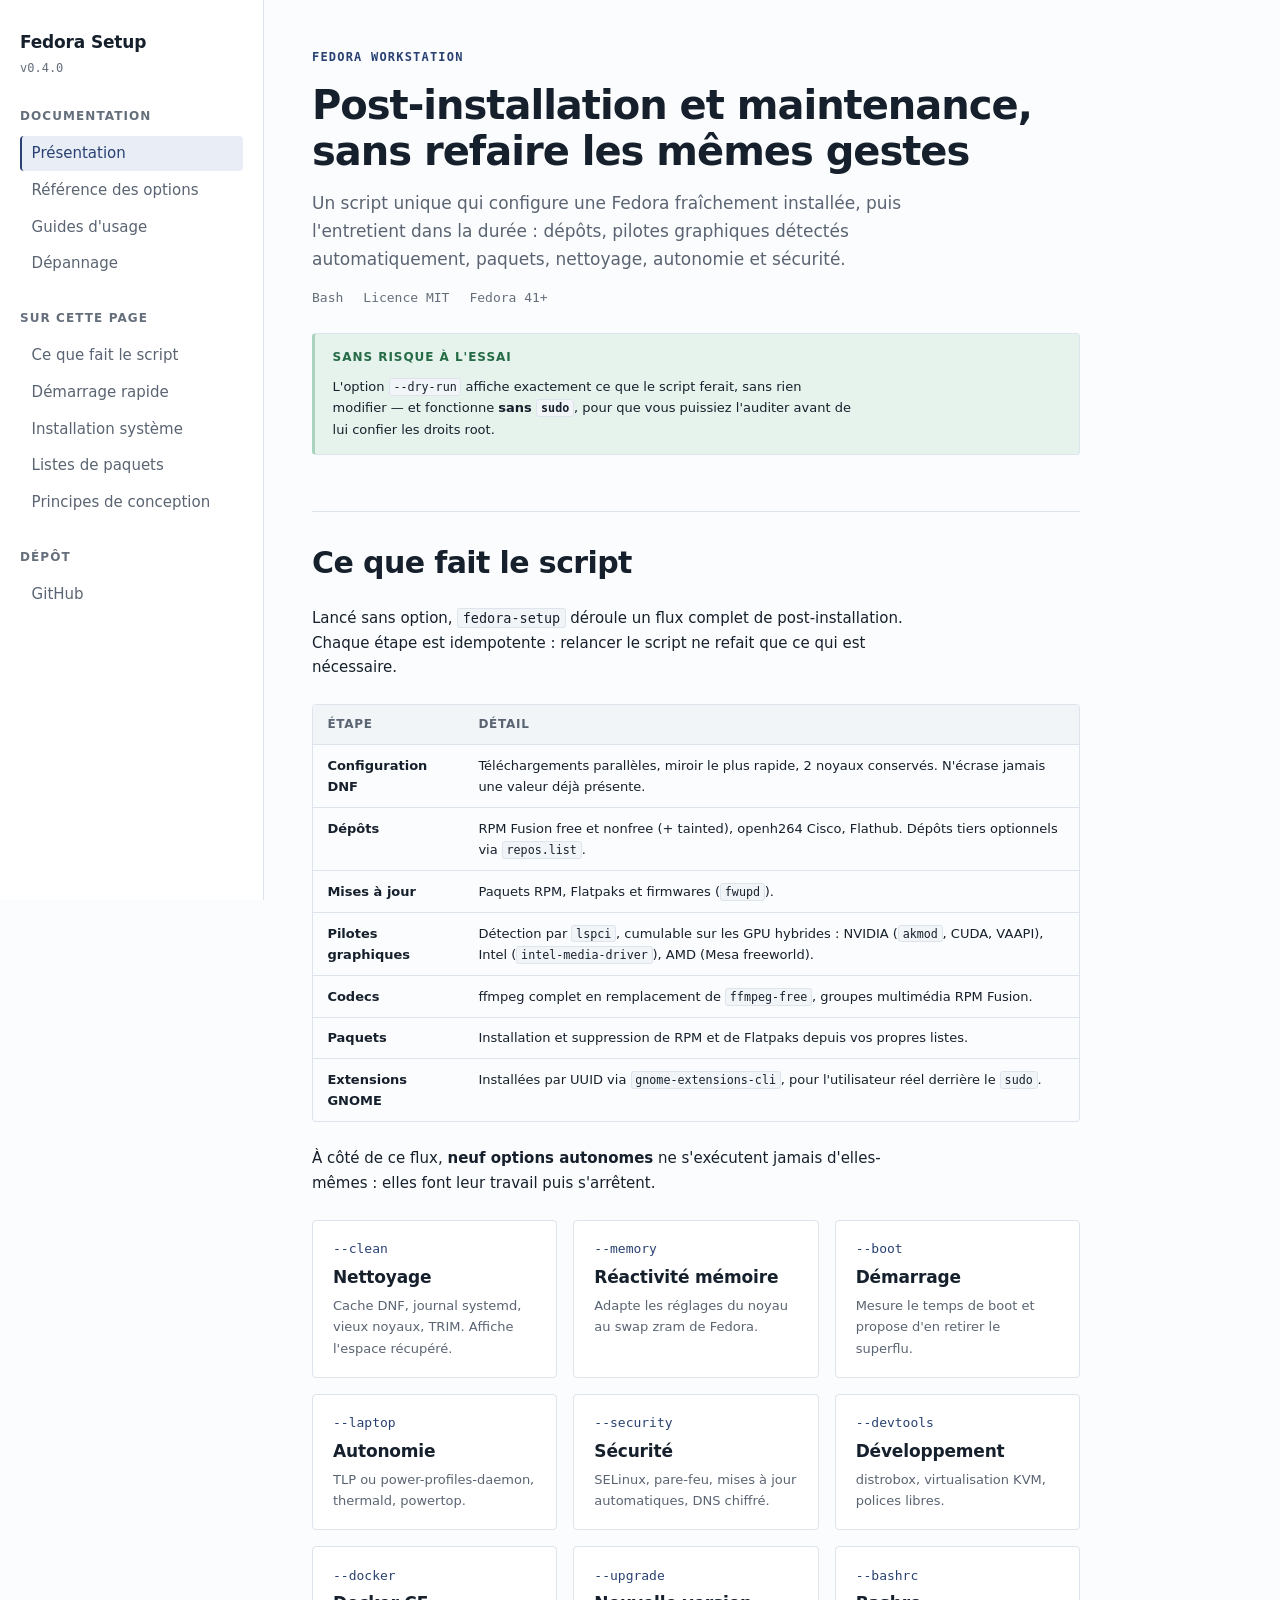
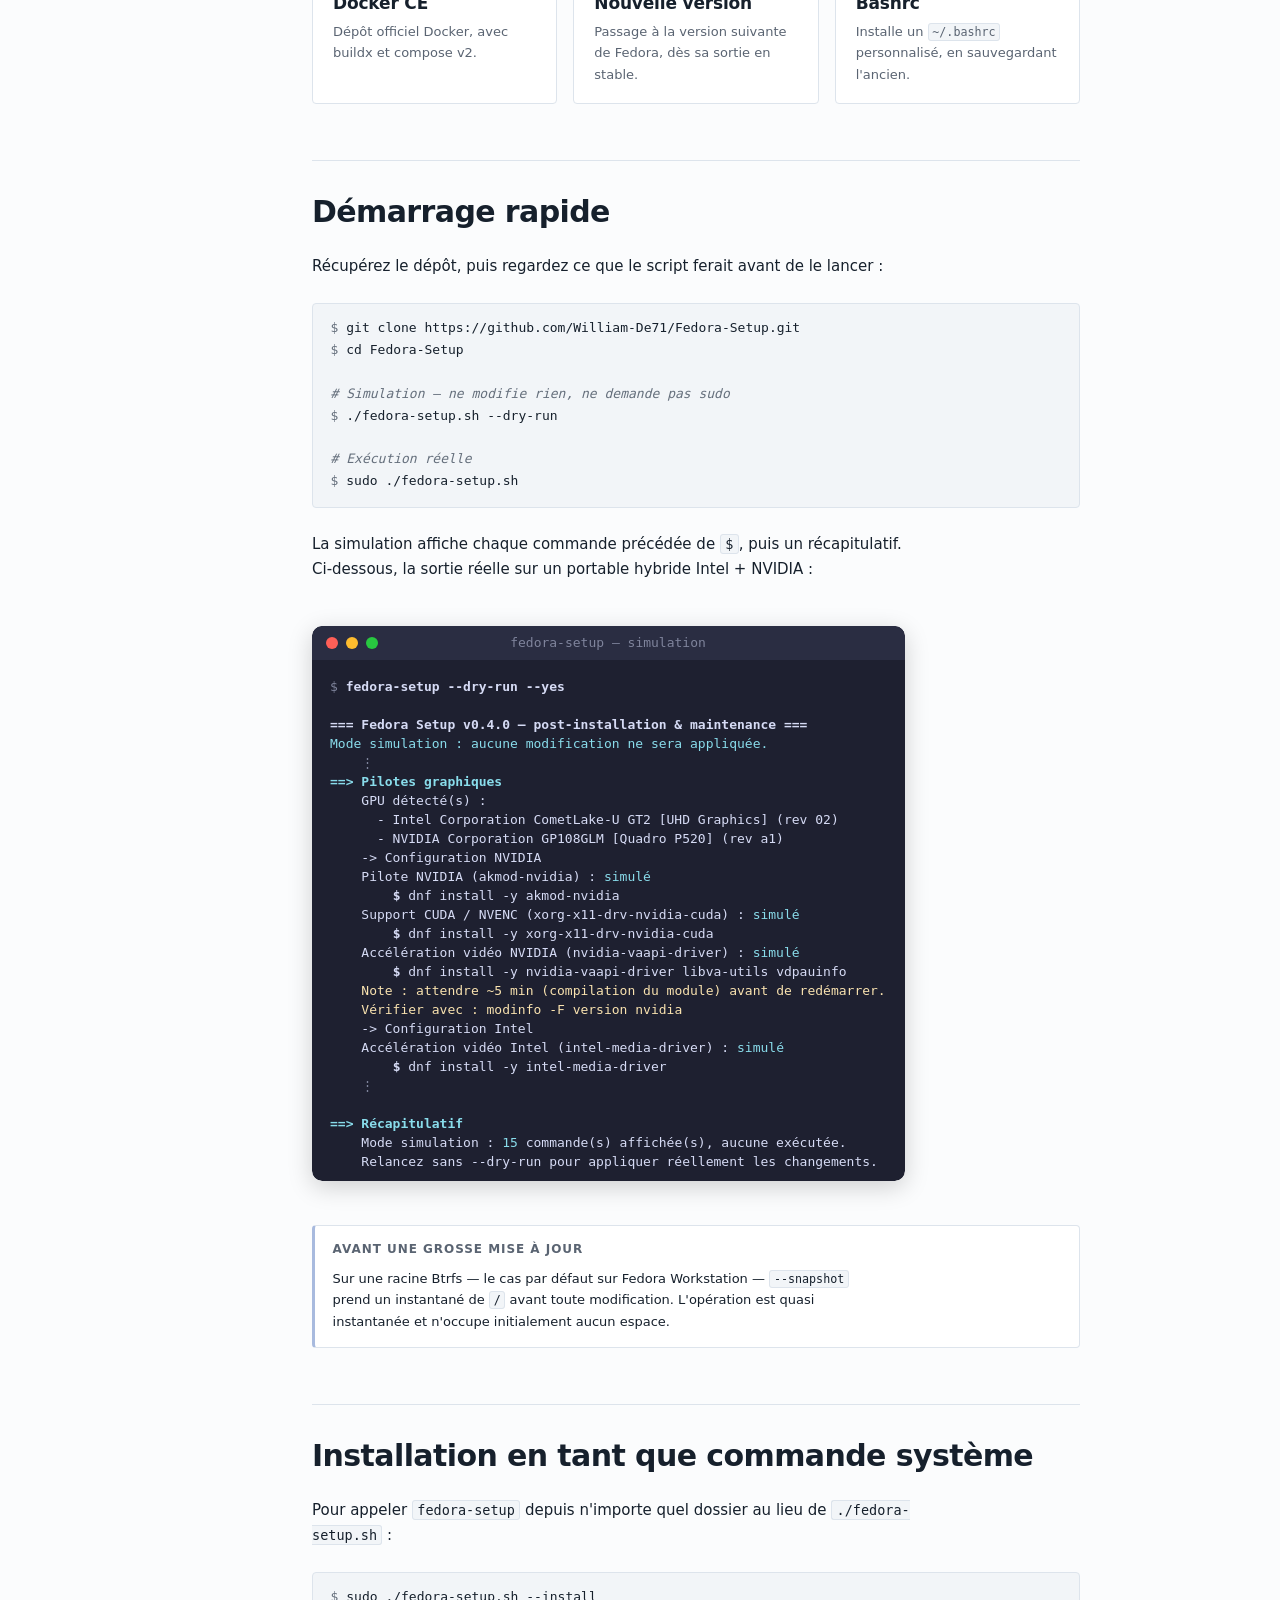
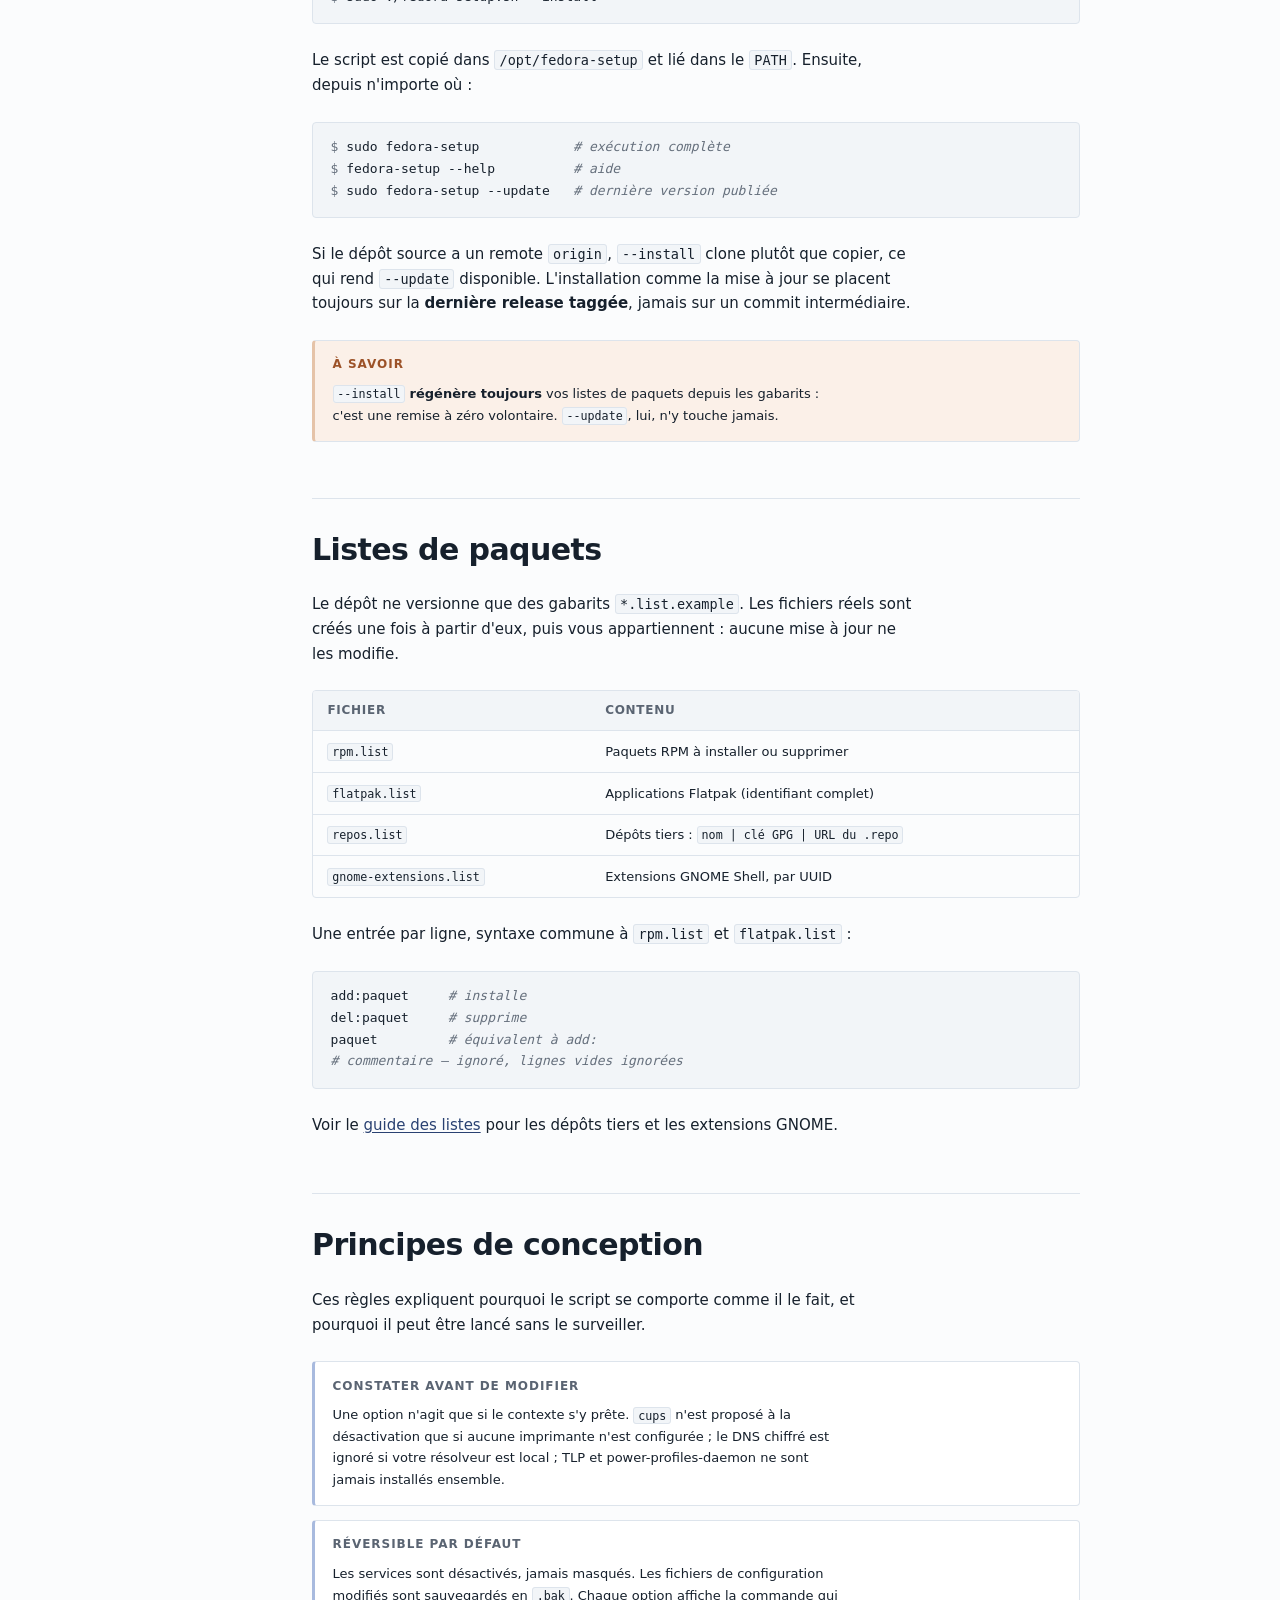
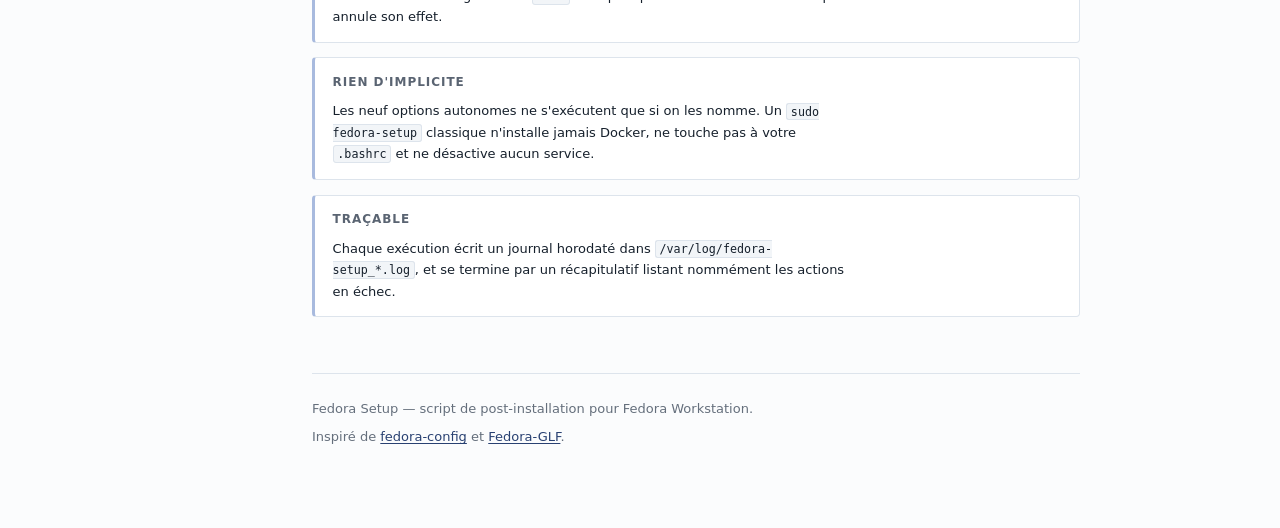
==== commit 52f0044f: "Add --upgrade to move to the next Fedora release - Detect the latest stable release from fedoraproje" ====
--- a/docs/index.html
+++ b/docs/index.html
@@ -113,7 +113,7 @@
     </div>
 
     <p>
-        À côté de ce flux, <strong>huit options autonomes</strong> ne s'exécutent
+        À côté de ce flux, <strong>neuf options autonomes</strong> ne s'exécutent
         jamais d'elles-mêmes : elles font leur travail puis s'arrêtent.
     </p>
 
@@ -152,6 +152,11 @@
             <span class="cmd">--docker</span>
             <h3>Docker CE</h3>
             <p>Dépôt officiel Docker, avec buildx et compose v2.</p>
+        </a>
+        <a class="card" href="options.html#upgrade">
+            <span class="cmd">--upgrade</span>
+            <h3>Nouvelle version</h3>
+            <p>Passage à la version suivante de Fedora, dès sa sortie en stable.</p>
         </a>
         <a class="card" href="options.html#bashrc">
             <span class="cmd">--bashrc</span>
@@ -290,7 +295,7 @@
         <div class="note">
             <div class="note-label">Rien d'implicite</div>
             <p>
-                Les huit options autonomes ne s'exécutent que si on les nomme. Un
+                Les neuf options autonomes ne s'exécutent que si on les nomme. Un
                 <code>sudo fedora-setup</code> classique n'installe jamais Docker,
                 ne touche pas à votre <code>.bashrc</code> et ne désactive aucun
                 service.
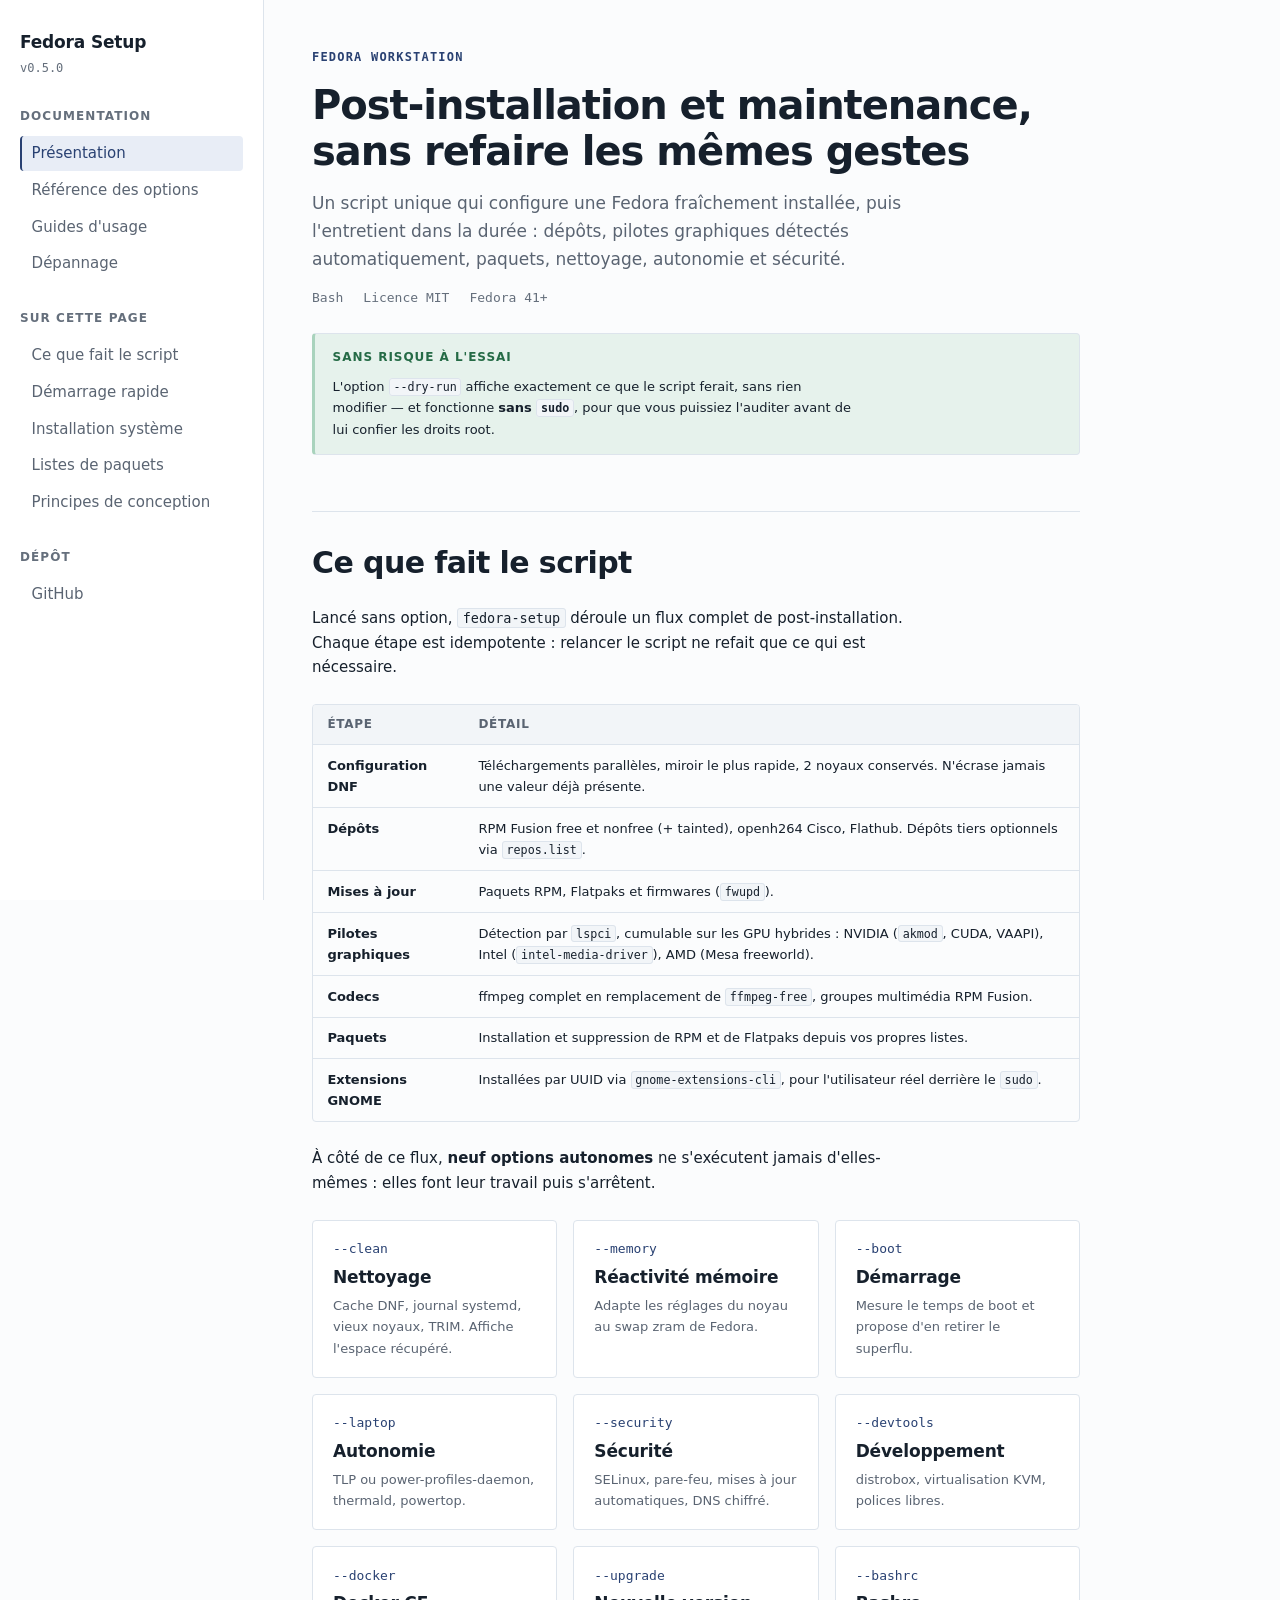
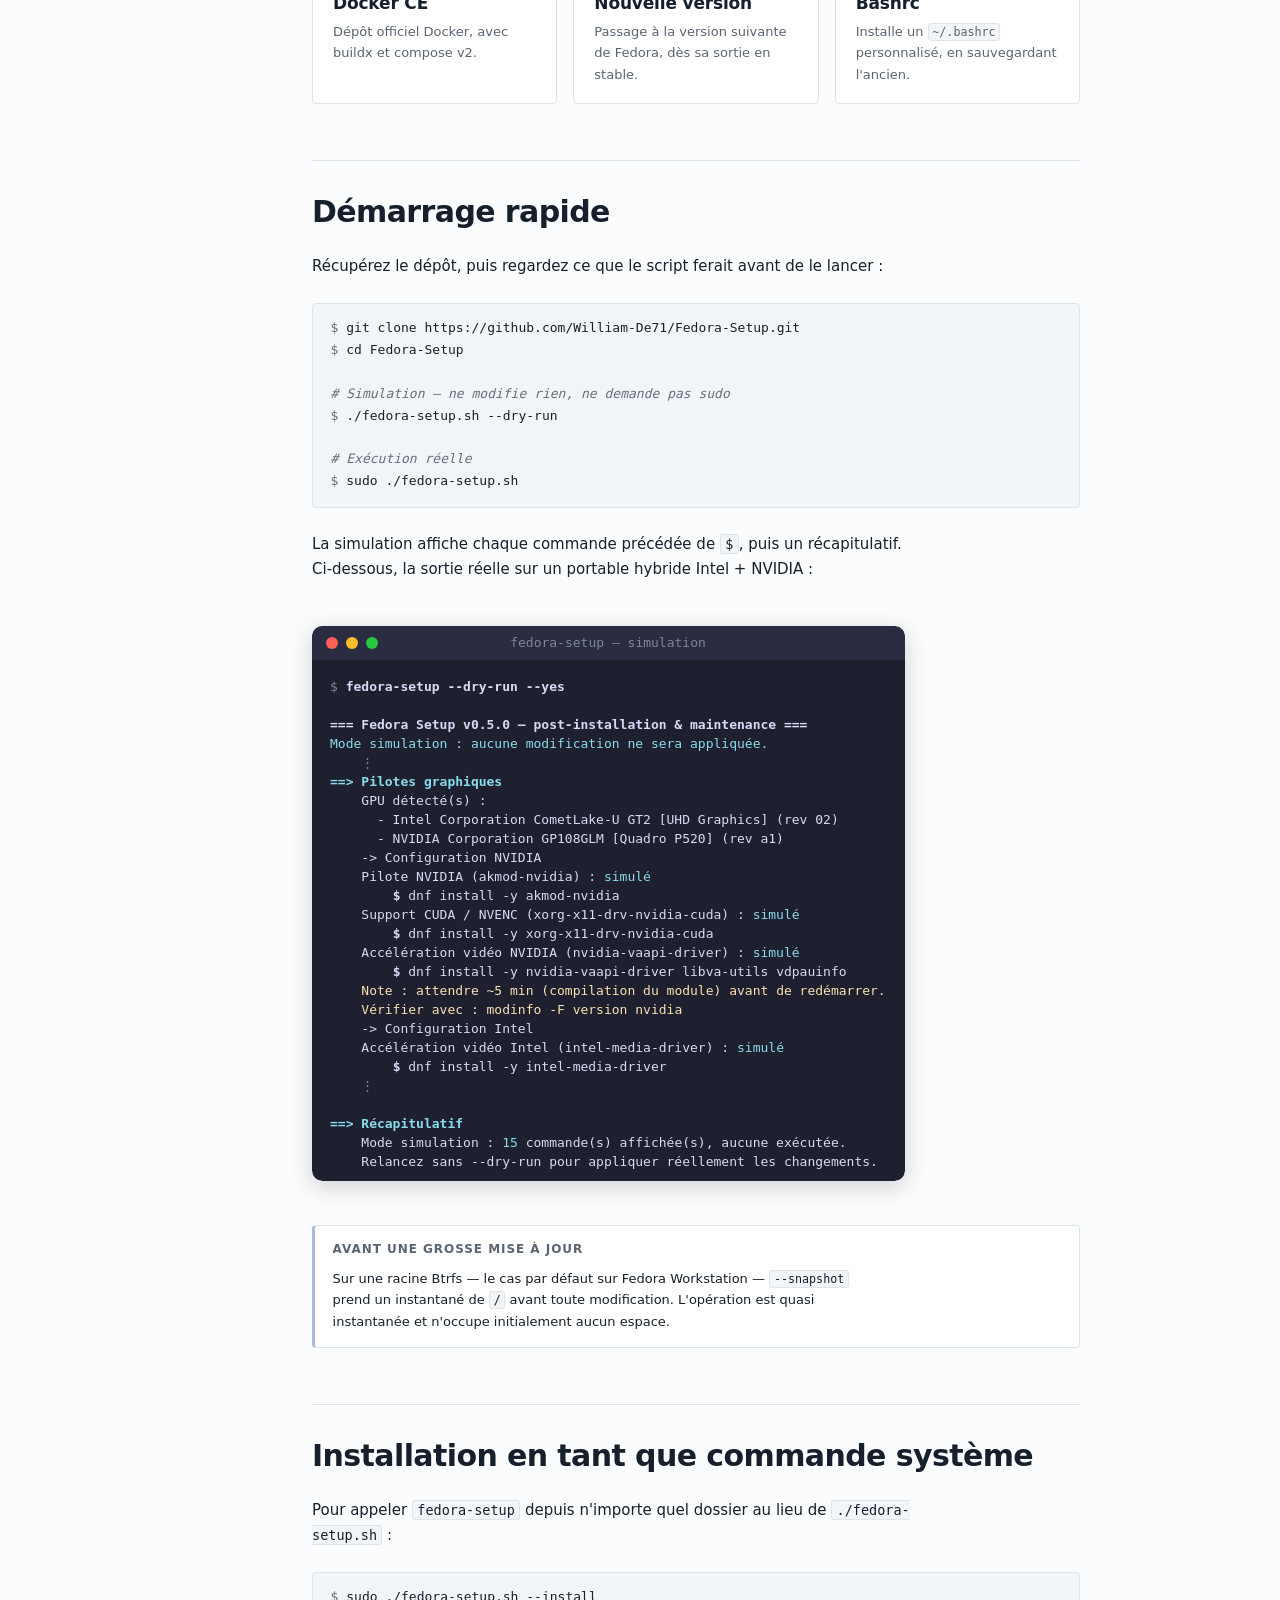
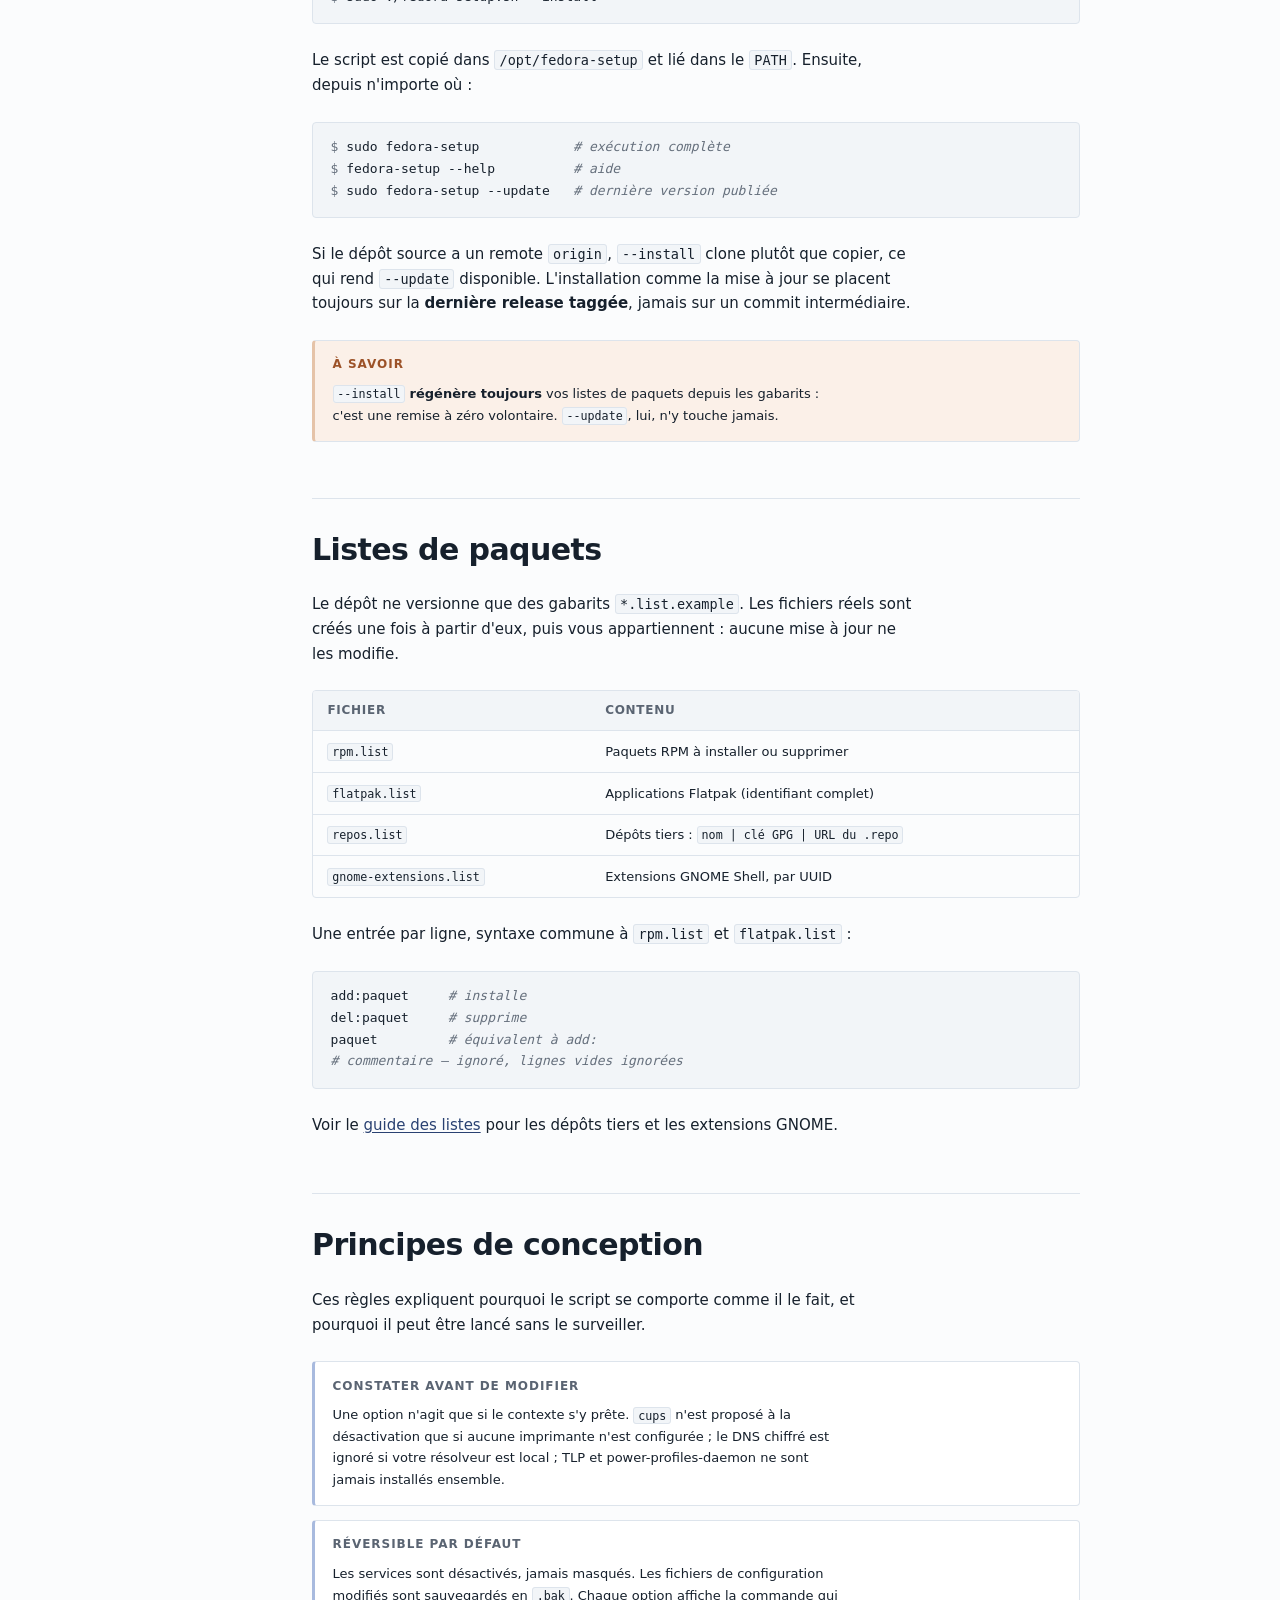
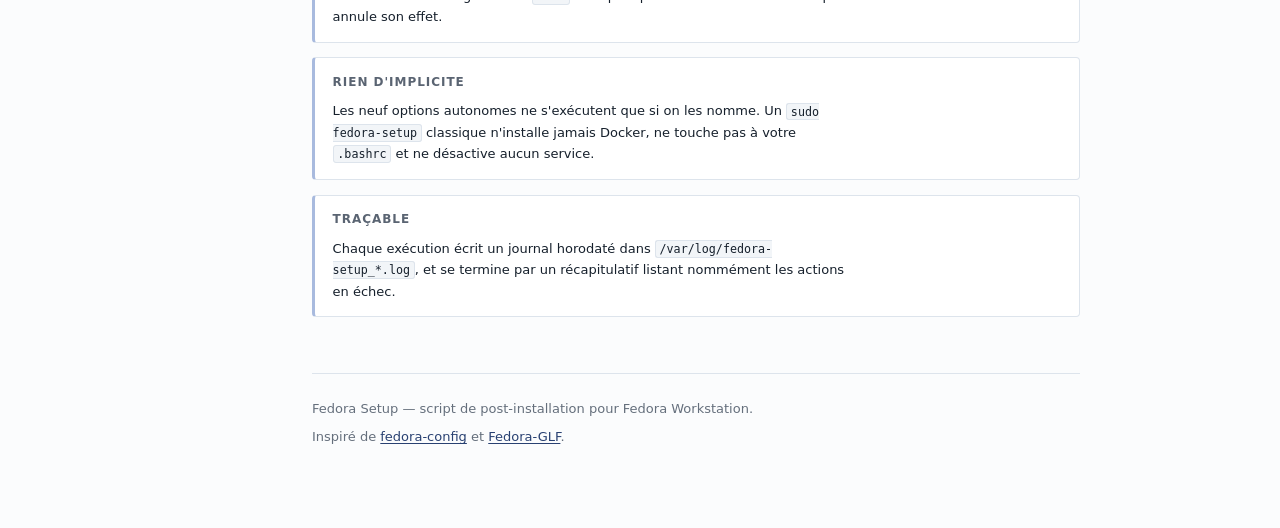
==== commit a50af3aa: "Release v0.5.0 Co-Authored-By: Claude Opus 5.5 <noreply@anthropic.com>" ====
--- a/docs/index.html
+++ b/docs/index.html
@@ -13,7 +13,7 @@
 <nav class="sidebar">
     <a class="brand" href="index.html">
         <strong>Fedora Setup</strong>
-        <span data-version>v0.4.0</span>
+        <span data-version>v0.5.0</span>
     </a>
 
     <div class="nav-group">
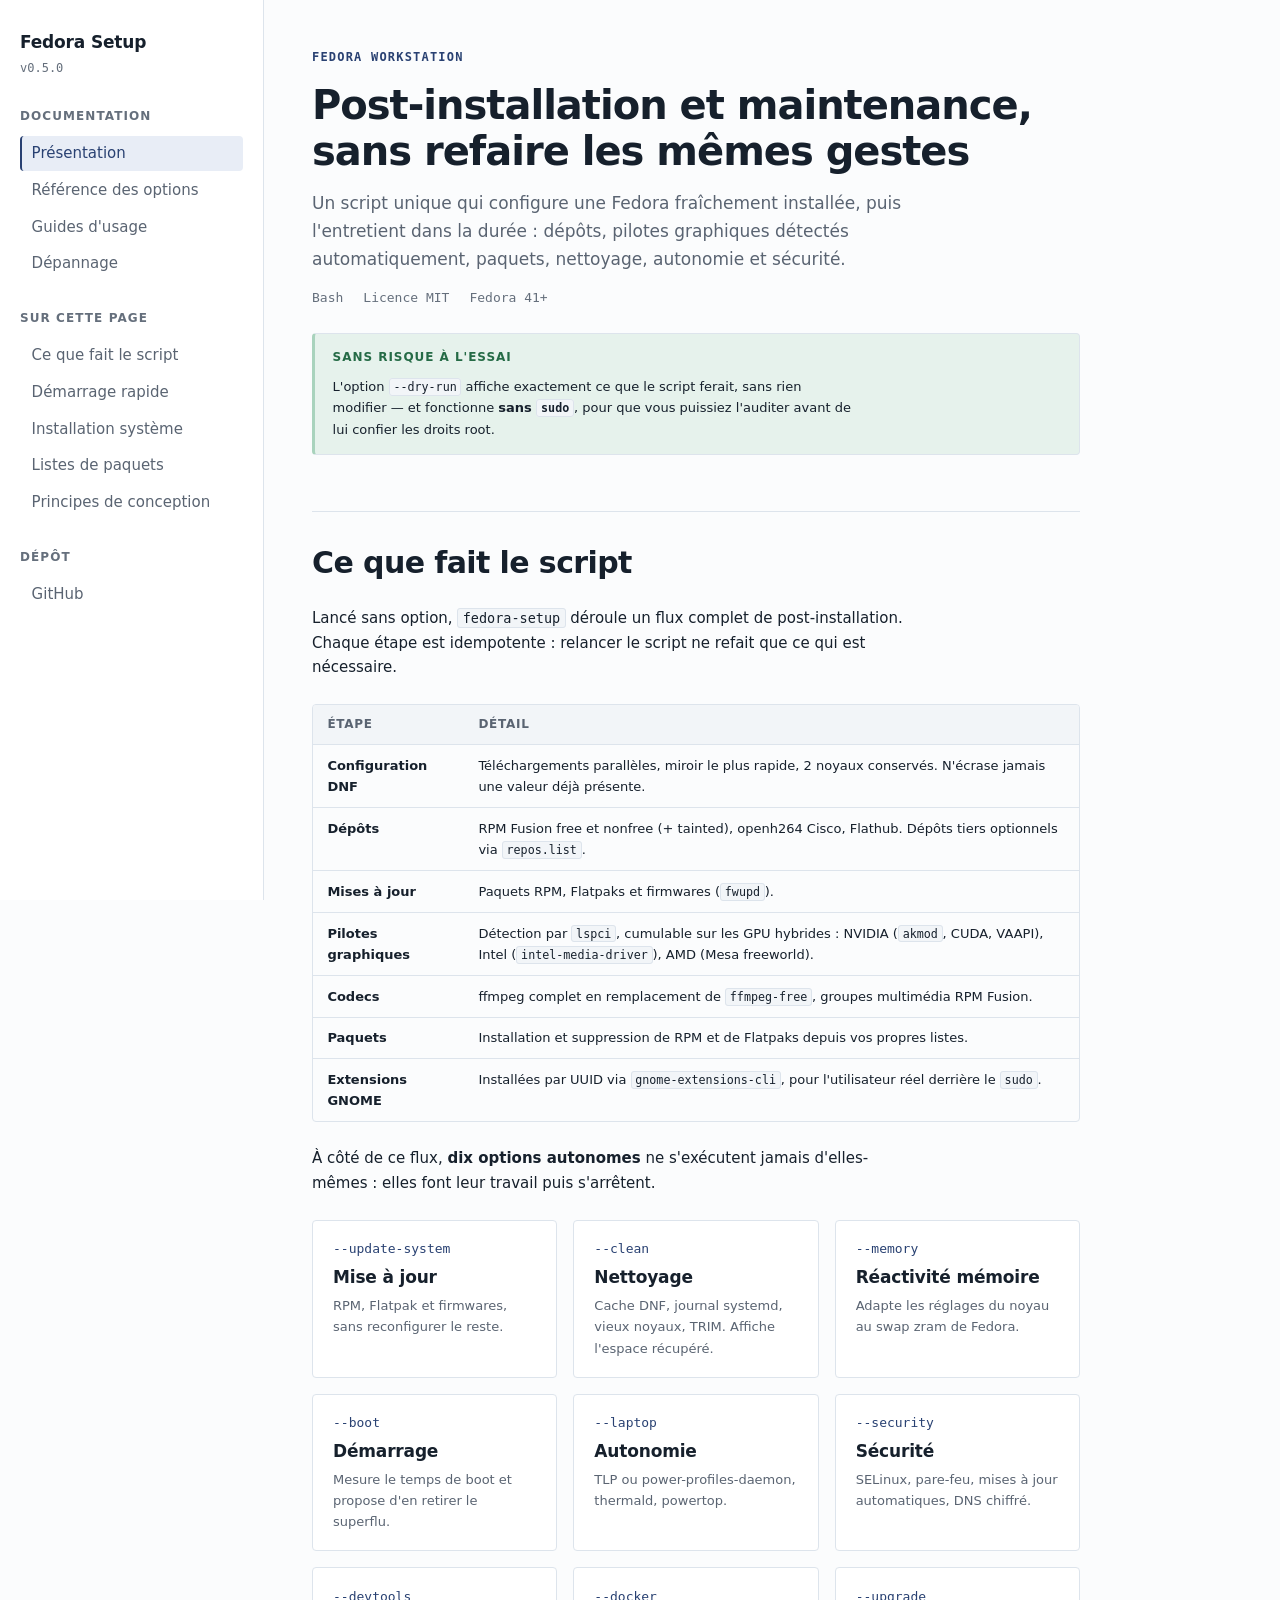
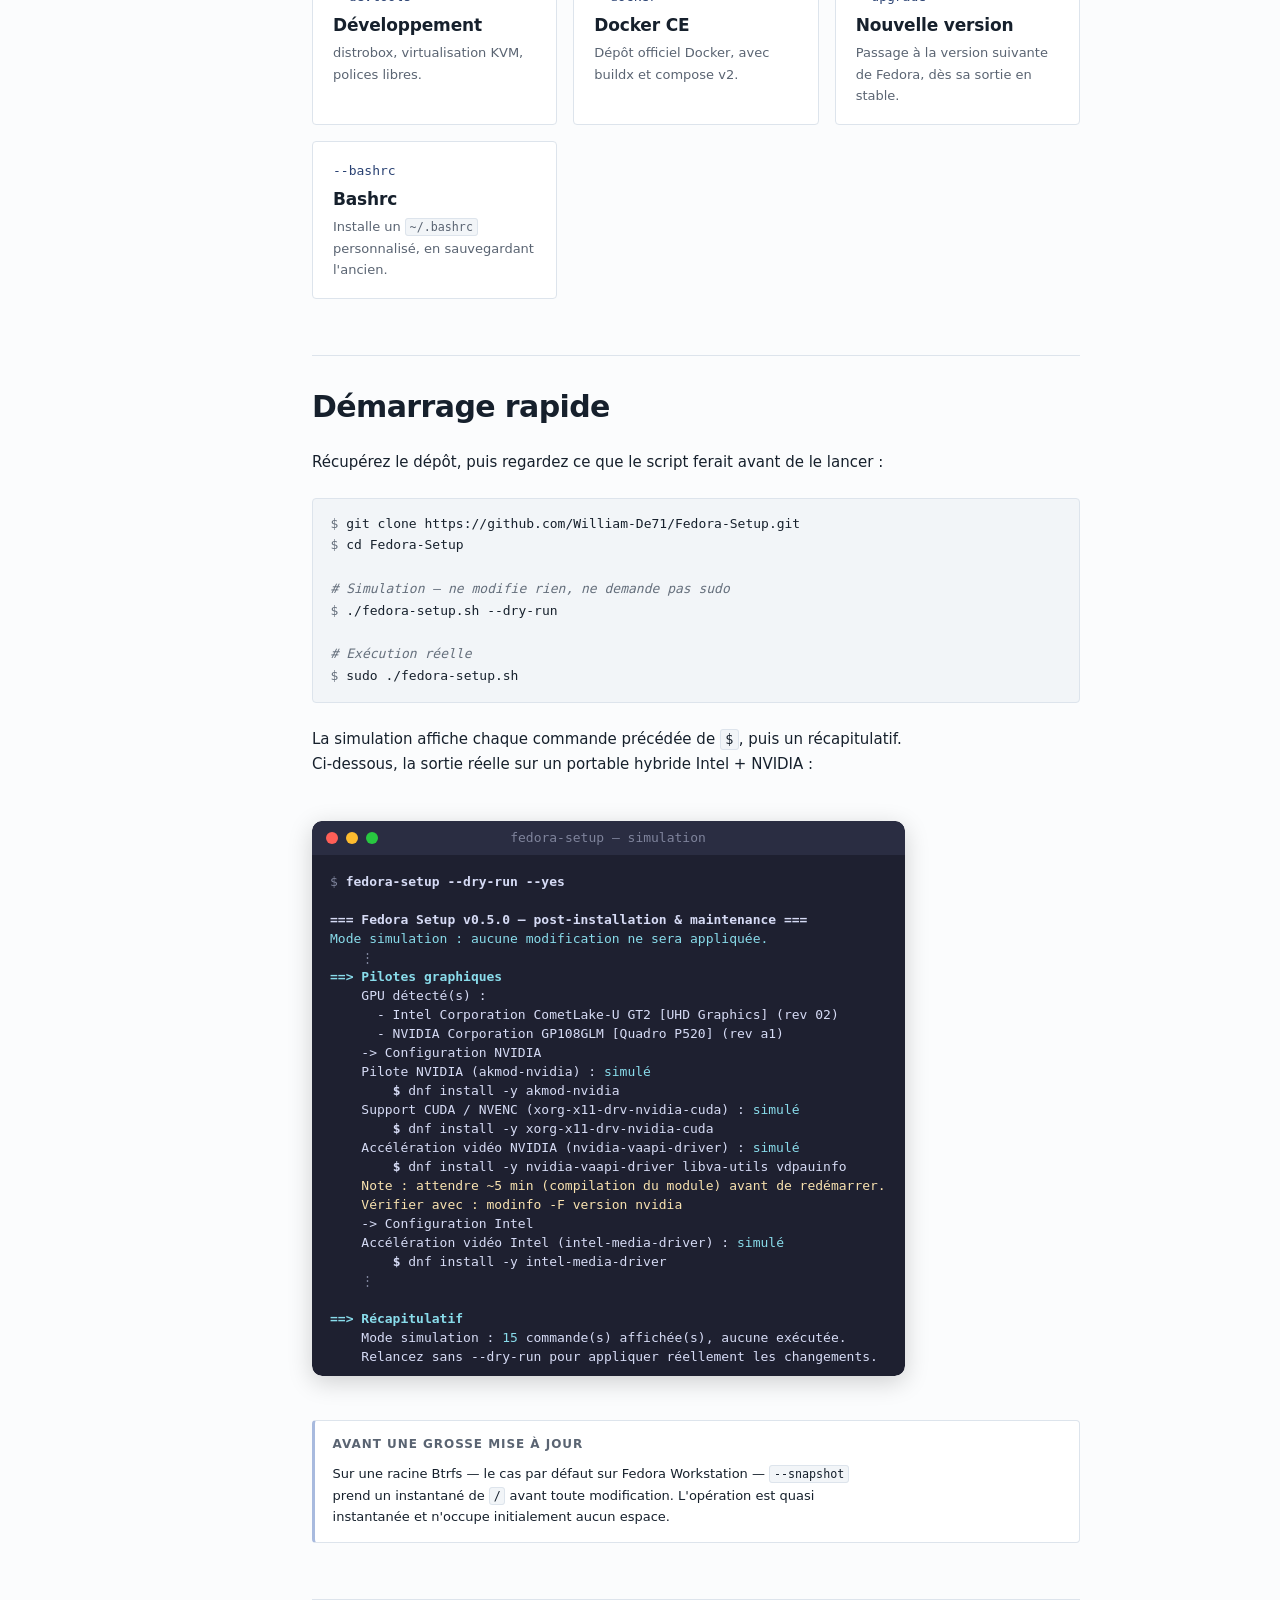
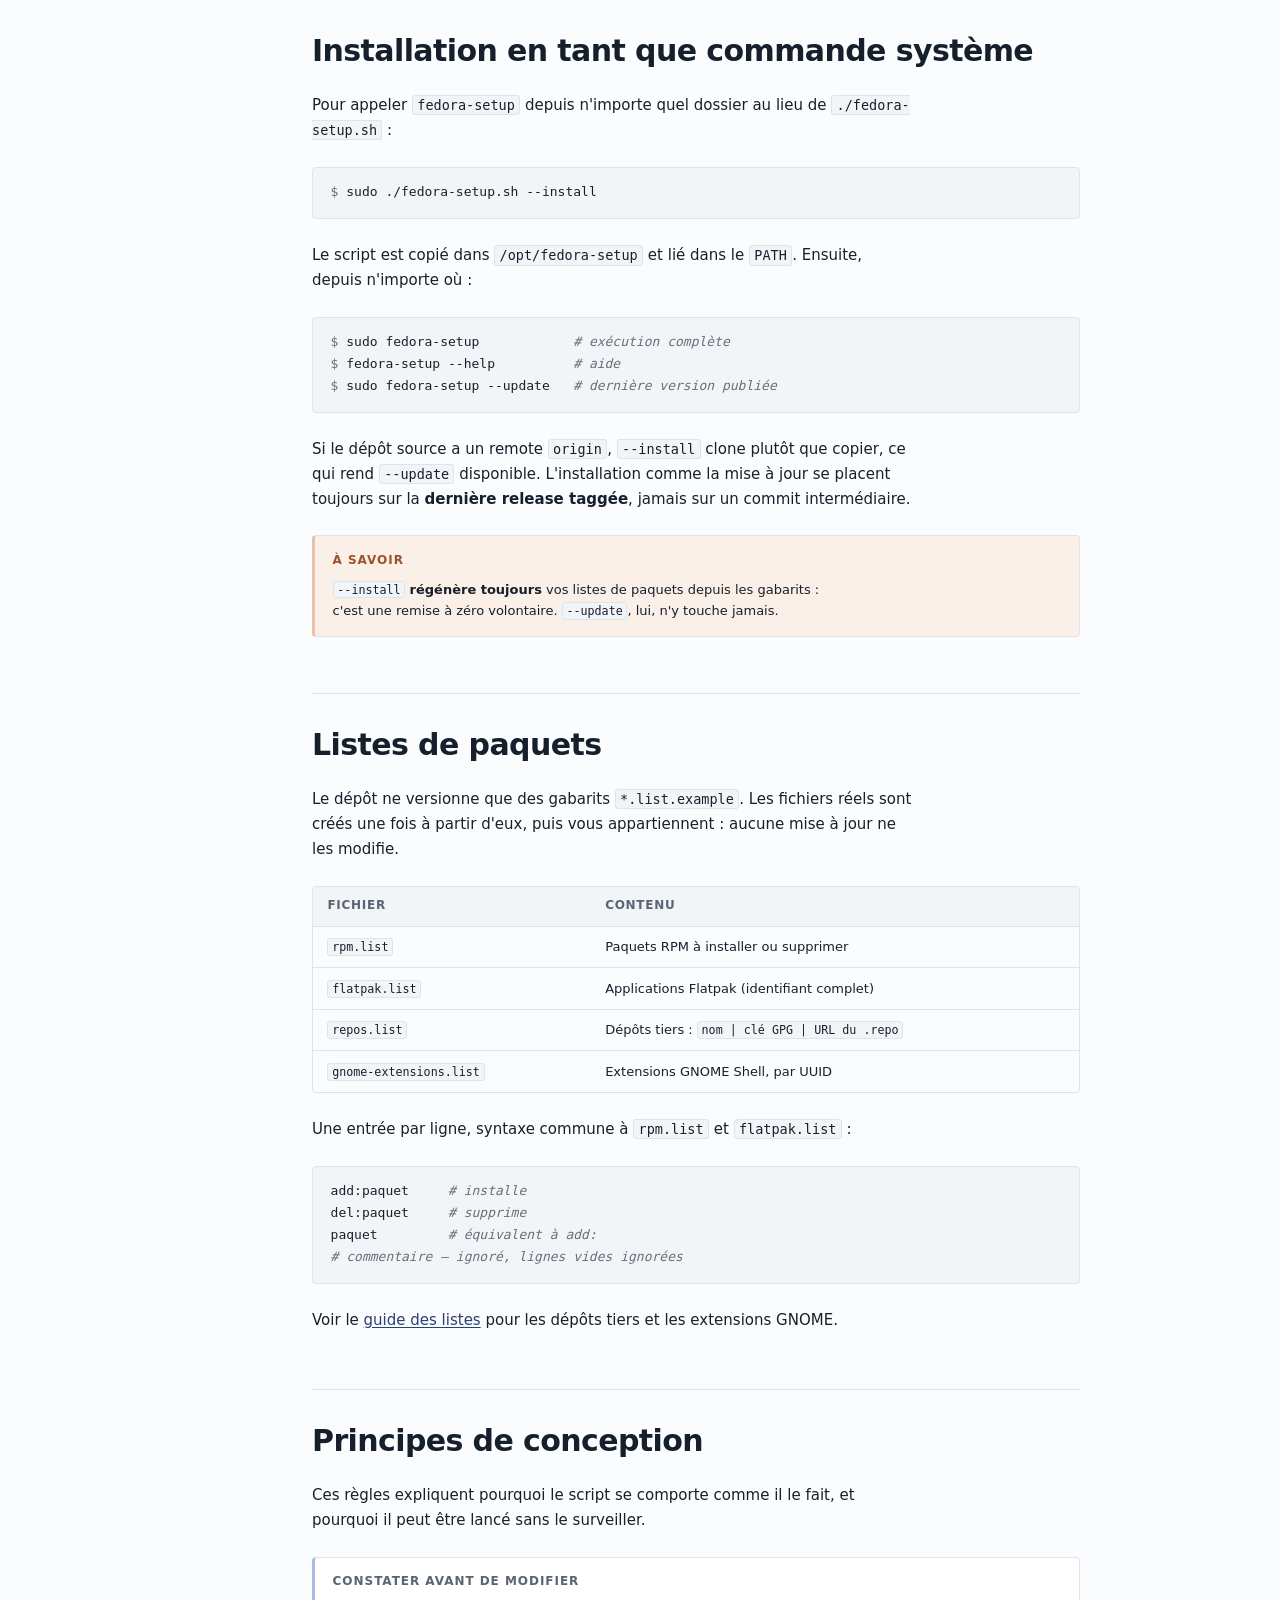
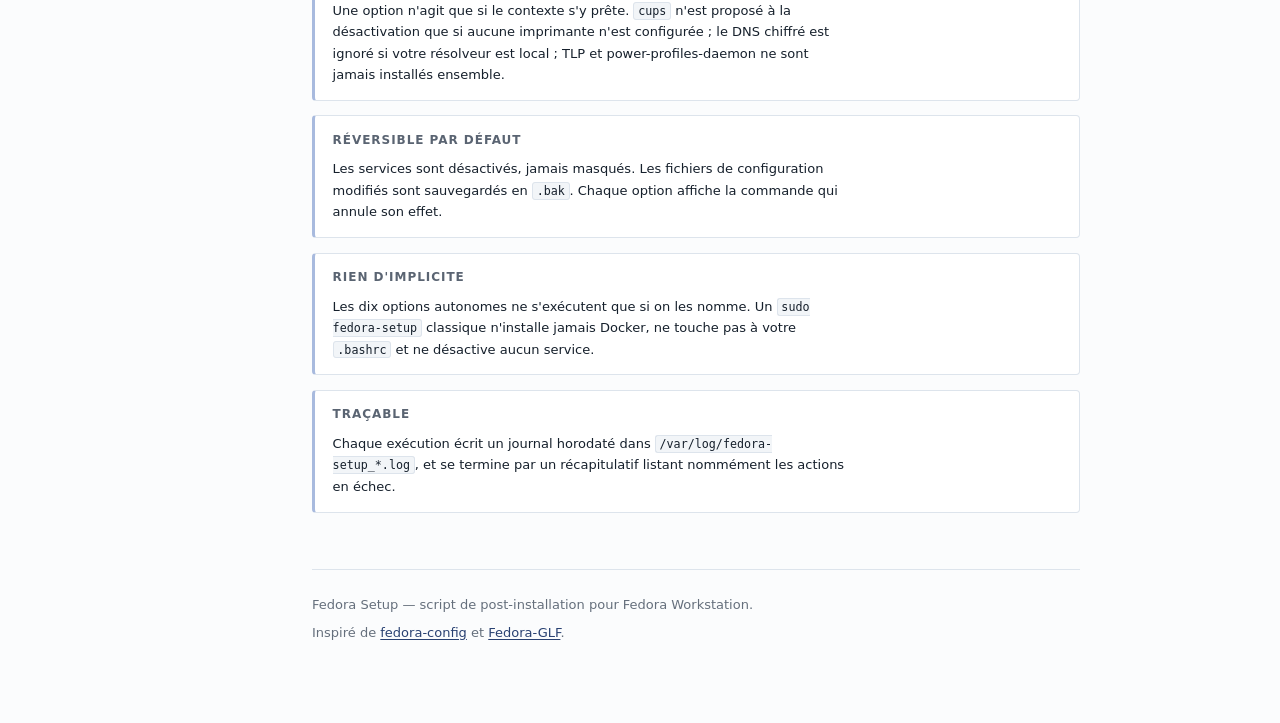
==== commit c0b33cc5: "Add --update-system for routine updates only - Update RPM packages, Flatpaks and firmware (unless --" ====
--- a/docs/index.html
+++ b/docs/index.html
@@ -113,11 +113,16 @@
     </div>
 
     <p>
-        À côté de ce flux, <strong>neuf options autonomes</strong> ne s'exécutent
+        À côté de ce flux, <strong>dix options autonomes</strong> ne s'exécutent
         jamais d'elles-mêmes : elles font leur travail puis s'arrêtent.
     </p>
 
     <div class="cards">
+        <a class="card" href="options.html#update-system">
+            <span class="cmd">--update-system</span>
+            <h3>Mise à jour</h3>
+            <p>RPM, Flatpak et firmwares, sans reconfigurer le reste.</p>
+        </a>
         <a class="card" href="options.html#clean">
             <span class="cmd">--clean</span>
             <h3>Nettoyage</h3>
@@ -295,7 +300,7 @@
         <div class="note">
             <div class="note-label">Rien d'implicite</div>
             <p>
-                Les neuf options autonomes ne s'exécutent que si on les nomme. Un
+                Les dix options autonomes ne s'exécutent que si on les nomme. Un
                 <code>sudo fedora-setup</code> classique n'installe jamais Docker,
                 ne touche pas à votre <code>.bashrc</code> et ne désactive aucun
                 service.
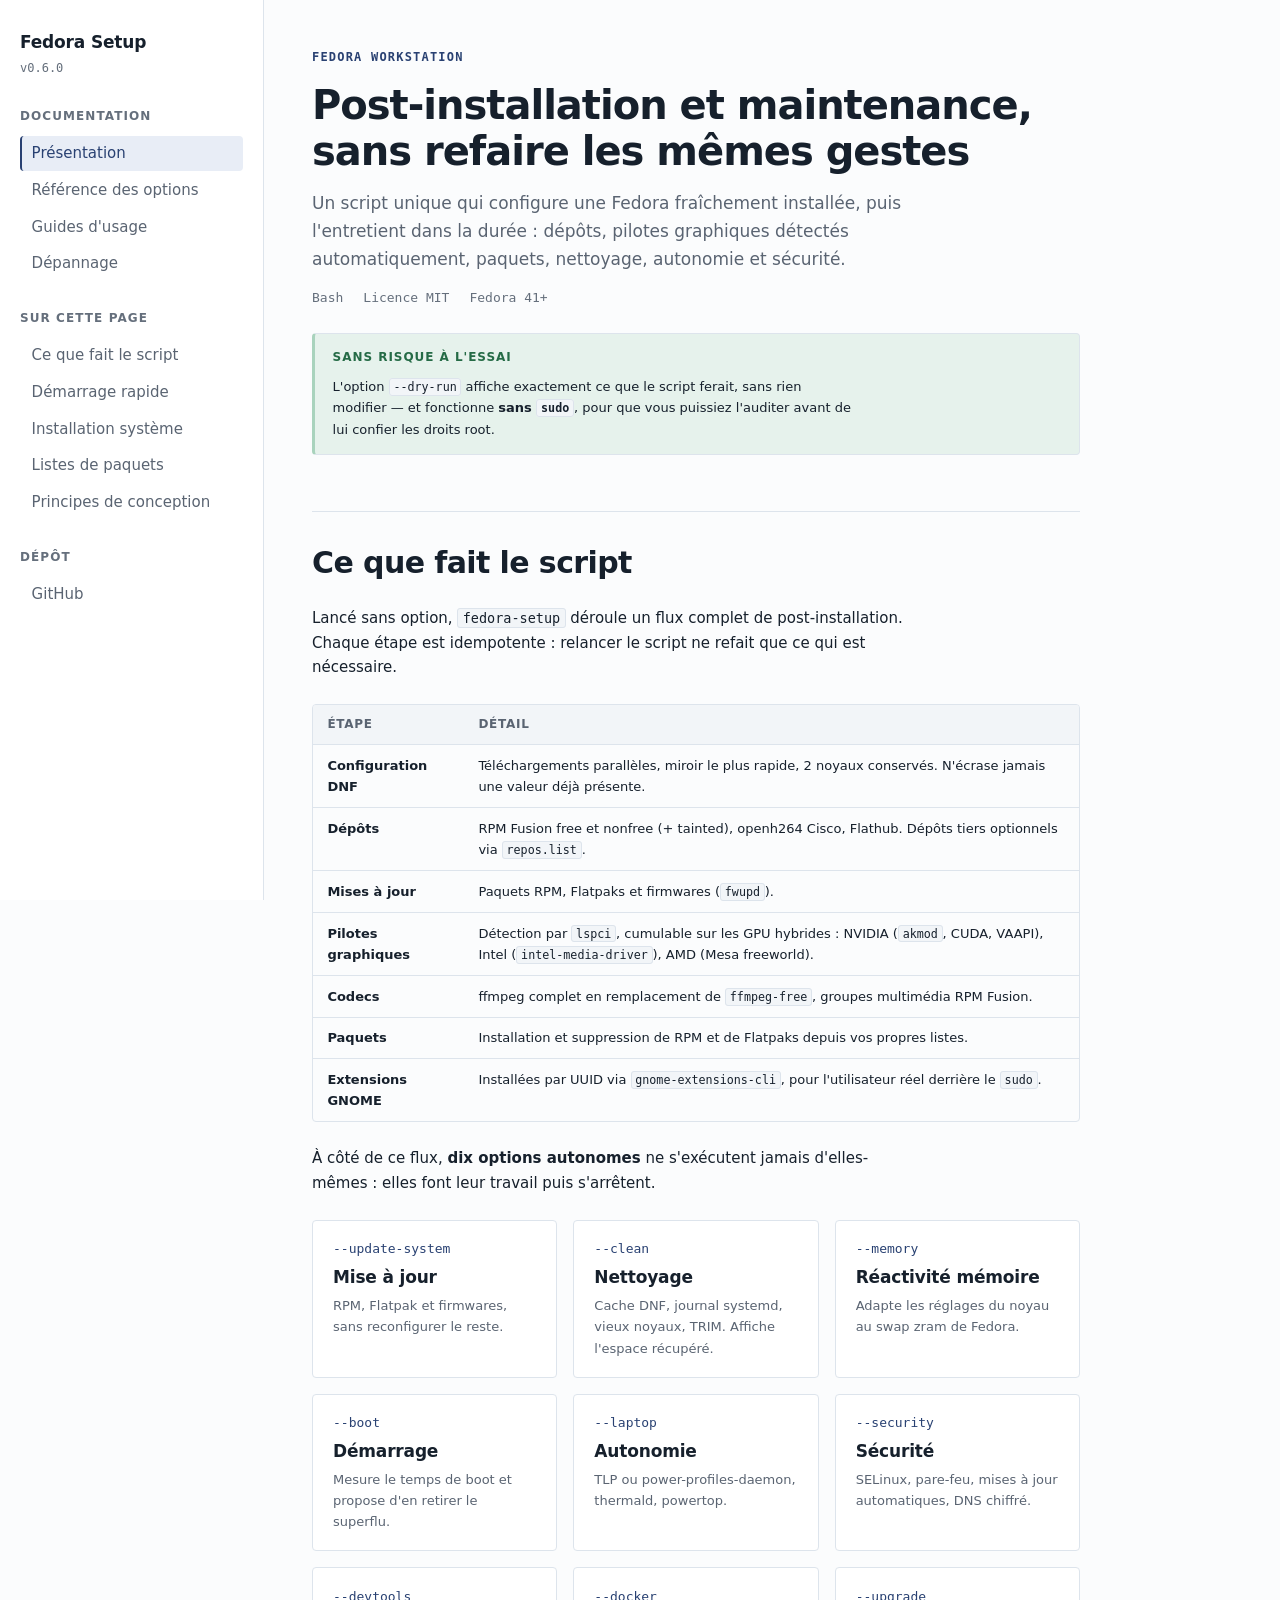
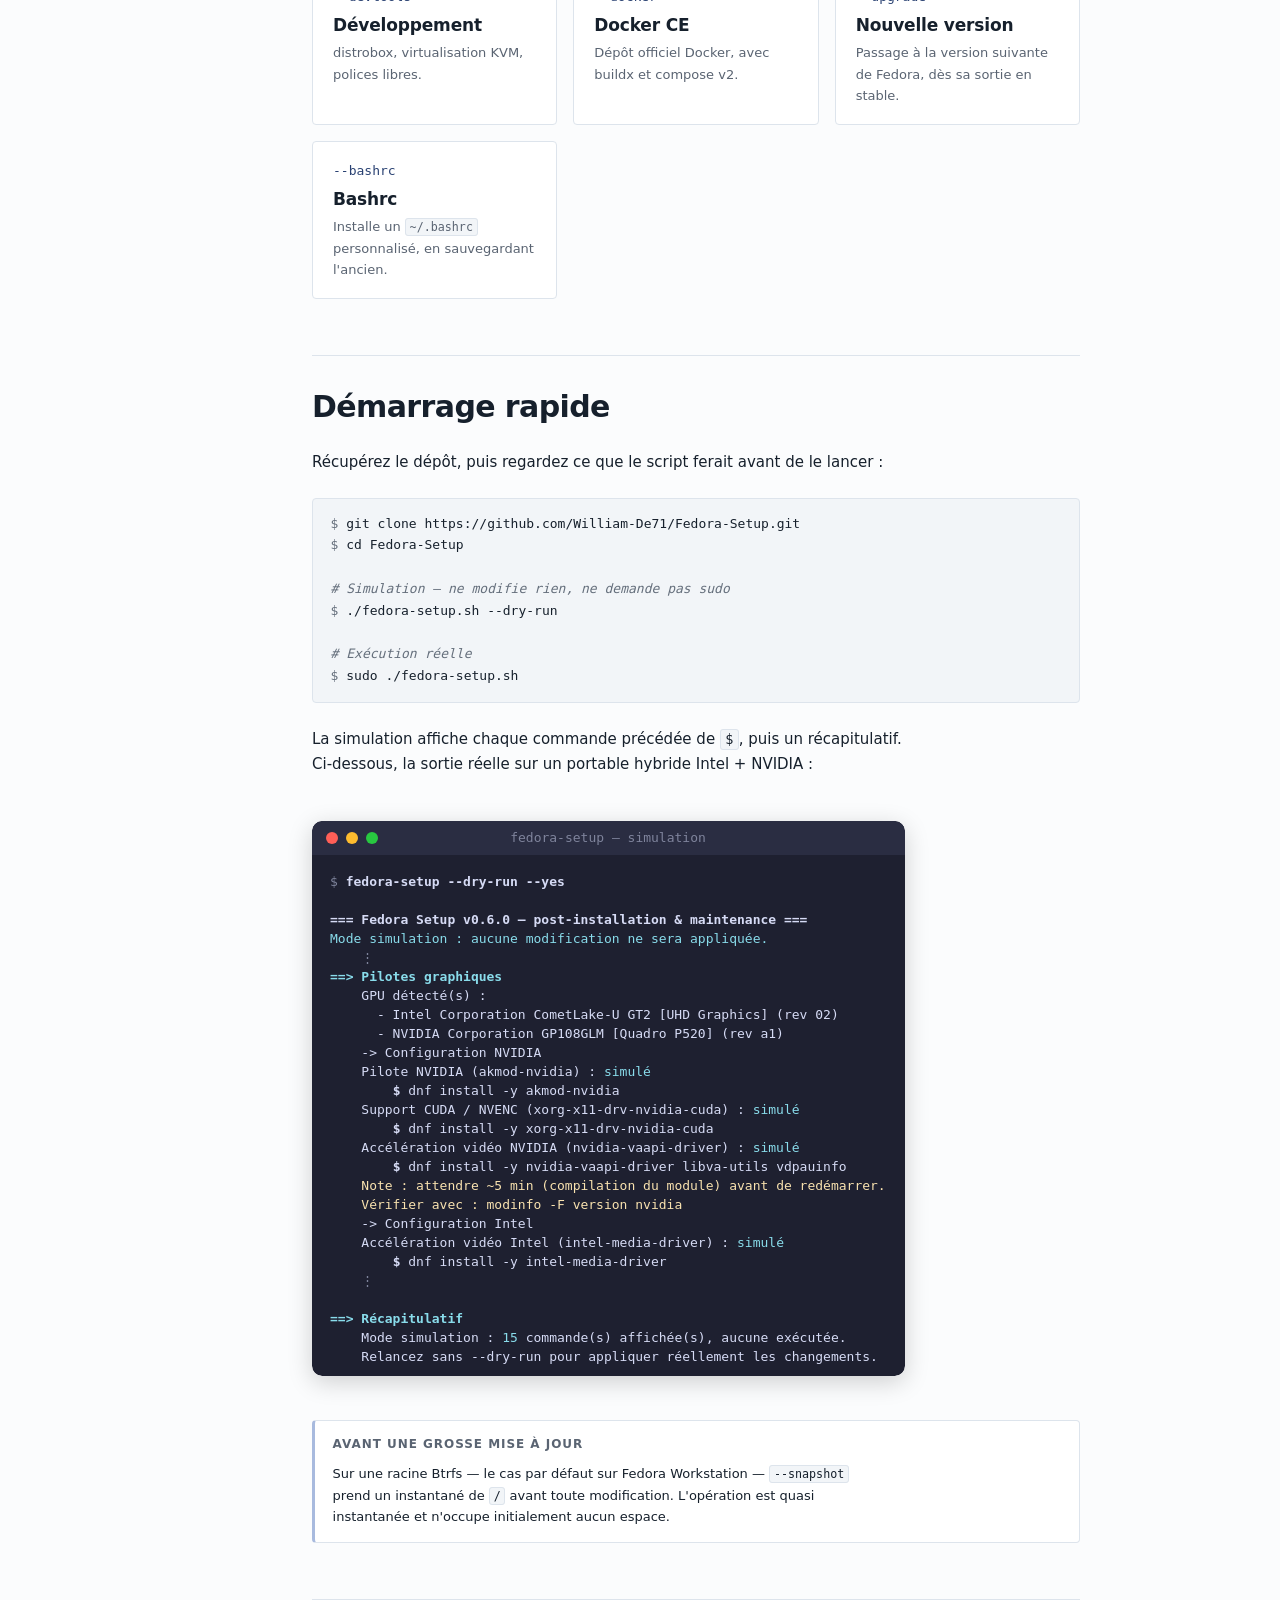
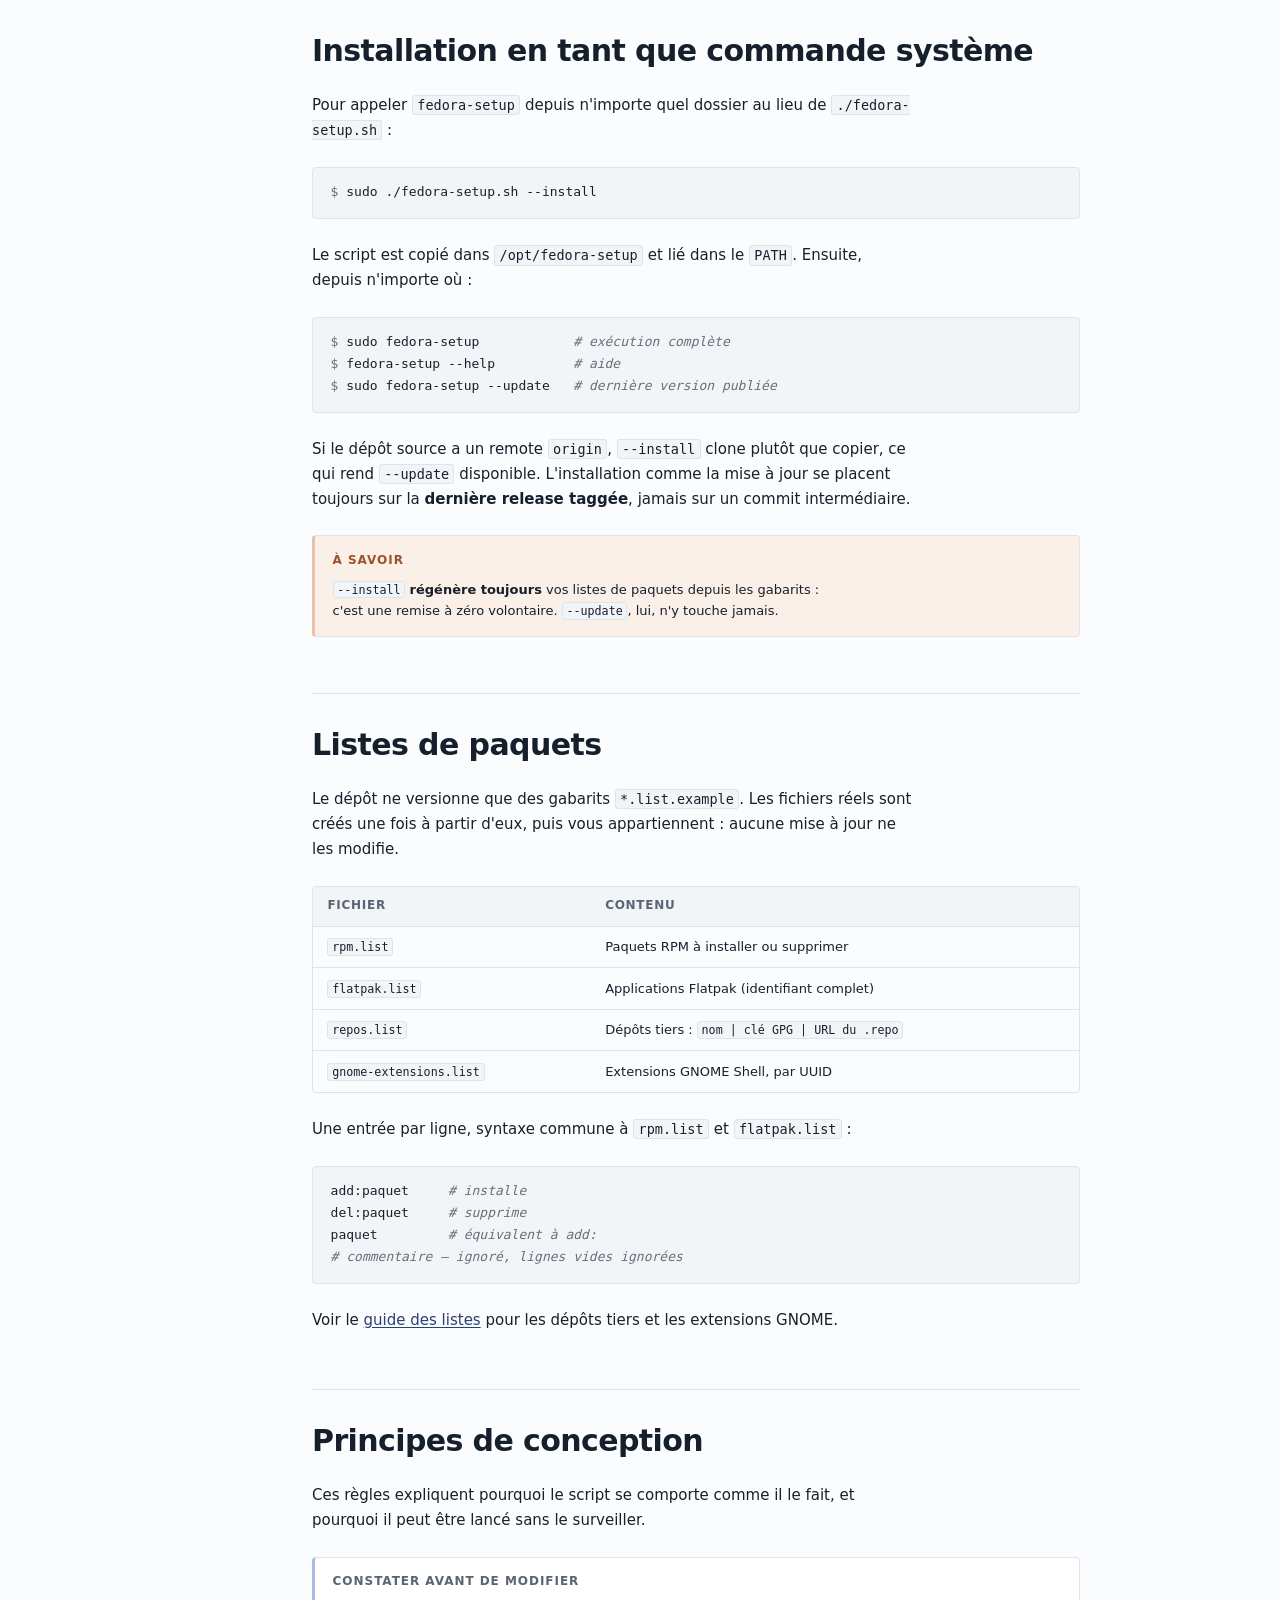
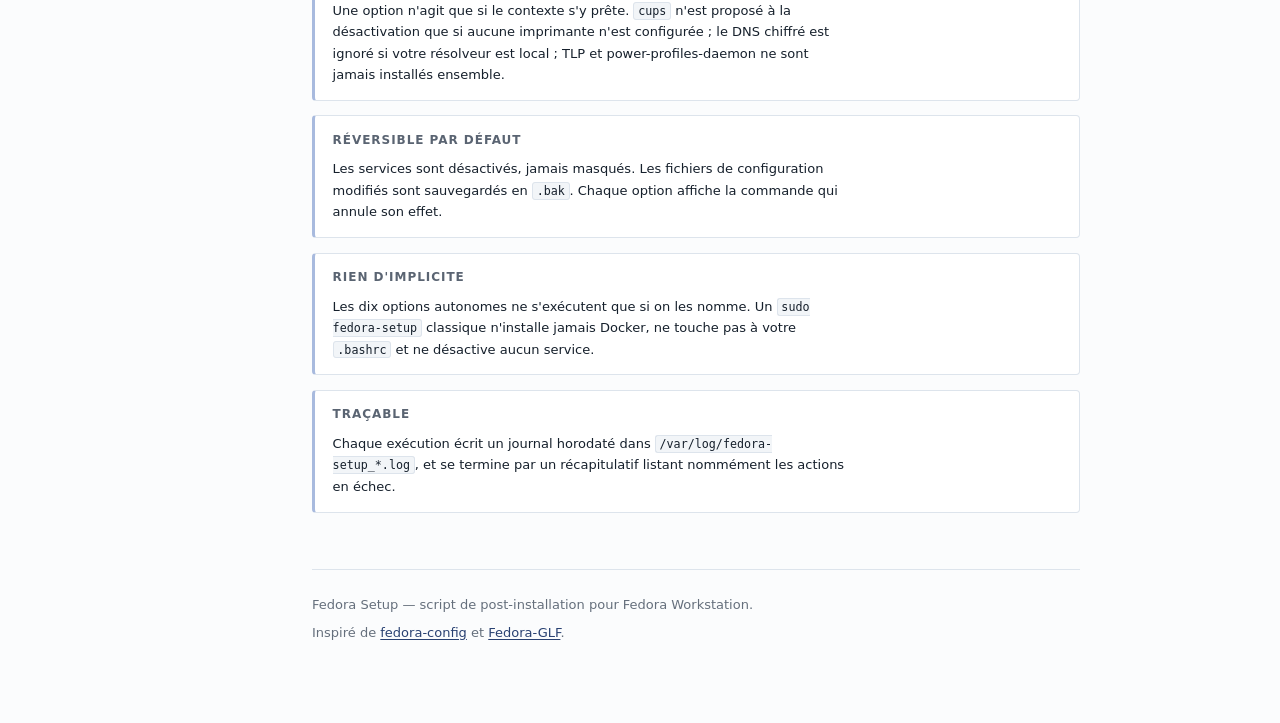
==== commit 6003fd64: "Release v0.6.0 Co-Authored-By: Claude Opus 5.5 <noreply@anthropic.com>" ====
--- a/docs/index.html
+++ b/docs/index.html
@@ -13,7 +13,7 @@
 <nav class="sidebar">
     <a class="brand" href="index.html">
         <strong>Fedora Setup</strong>
-        <span data-version>v0.5.0</span>
+        <span data-version>v0.6.0</span>
     </a>
 
     <div class="nav-group">
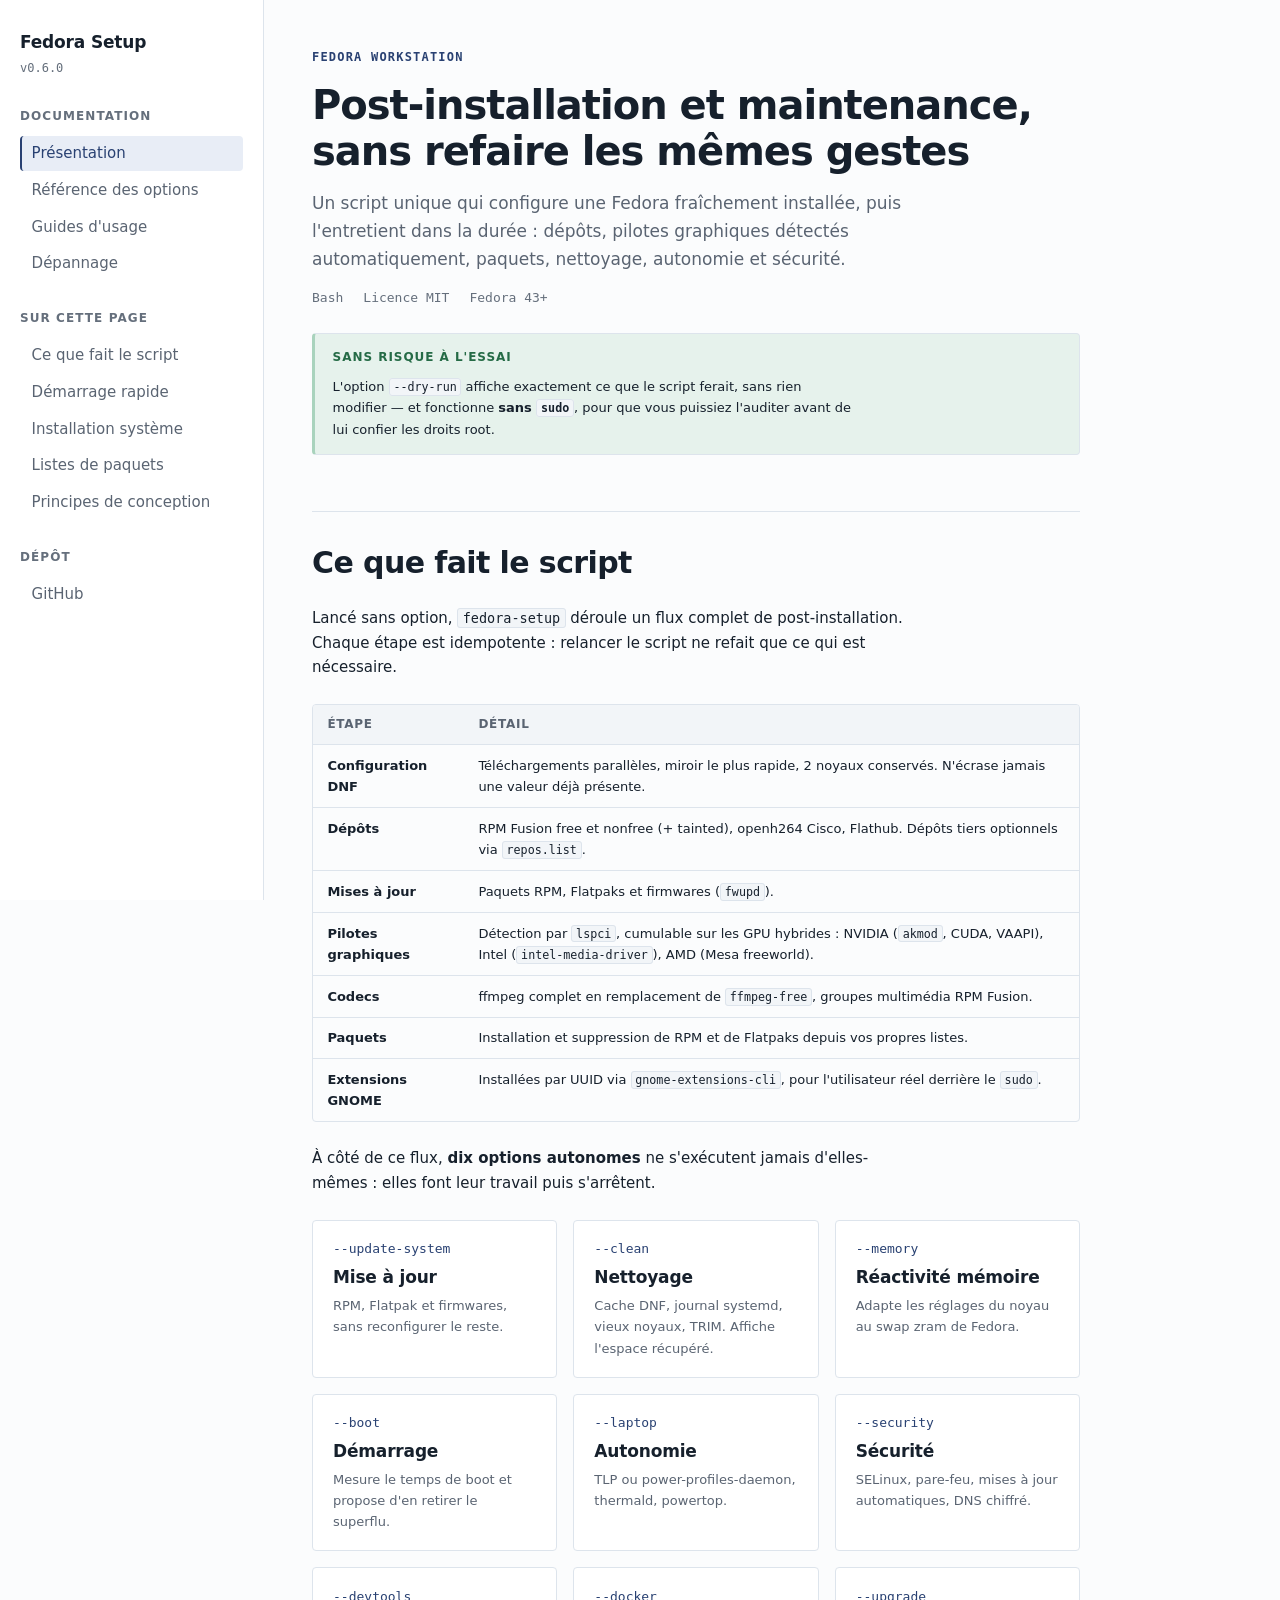
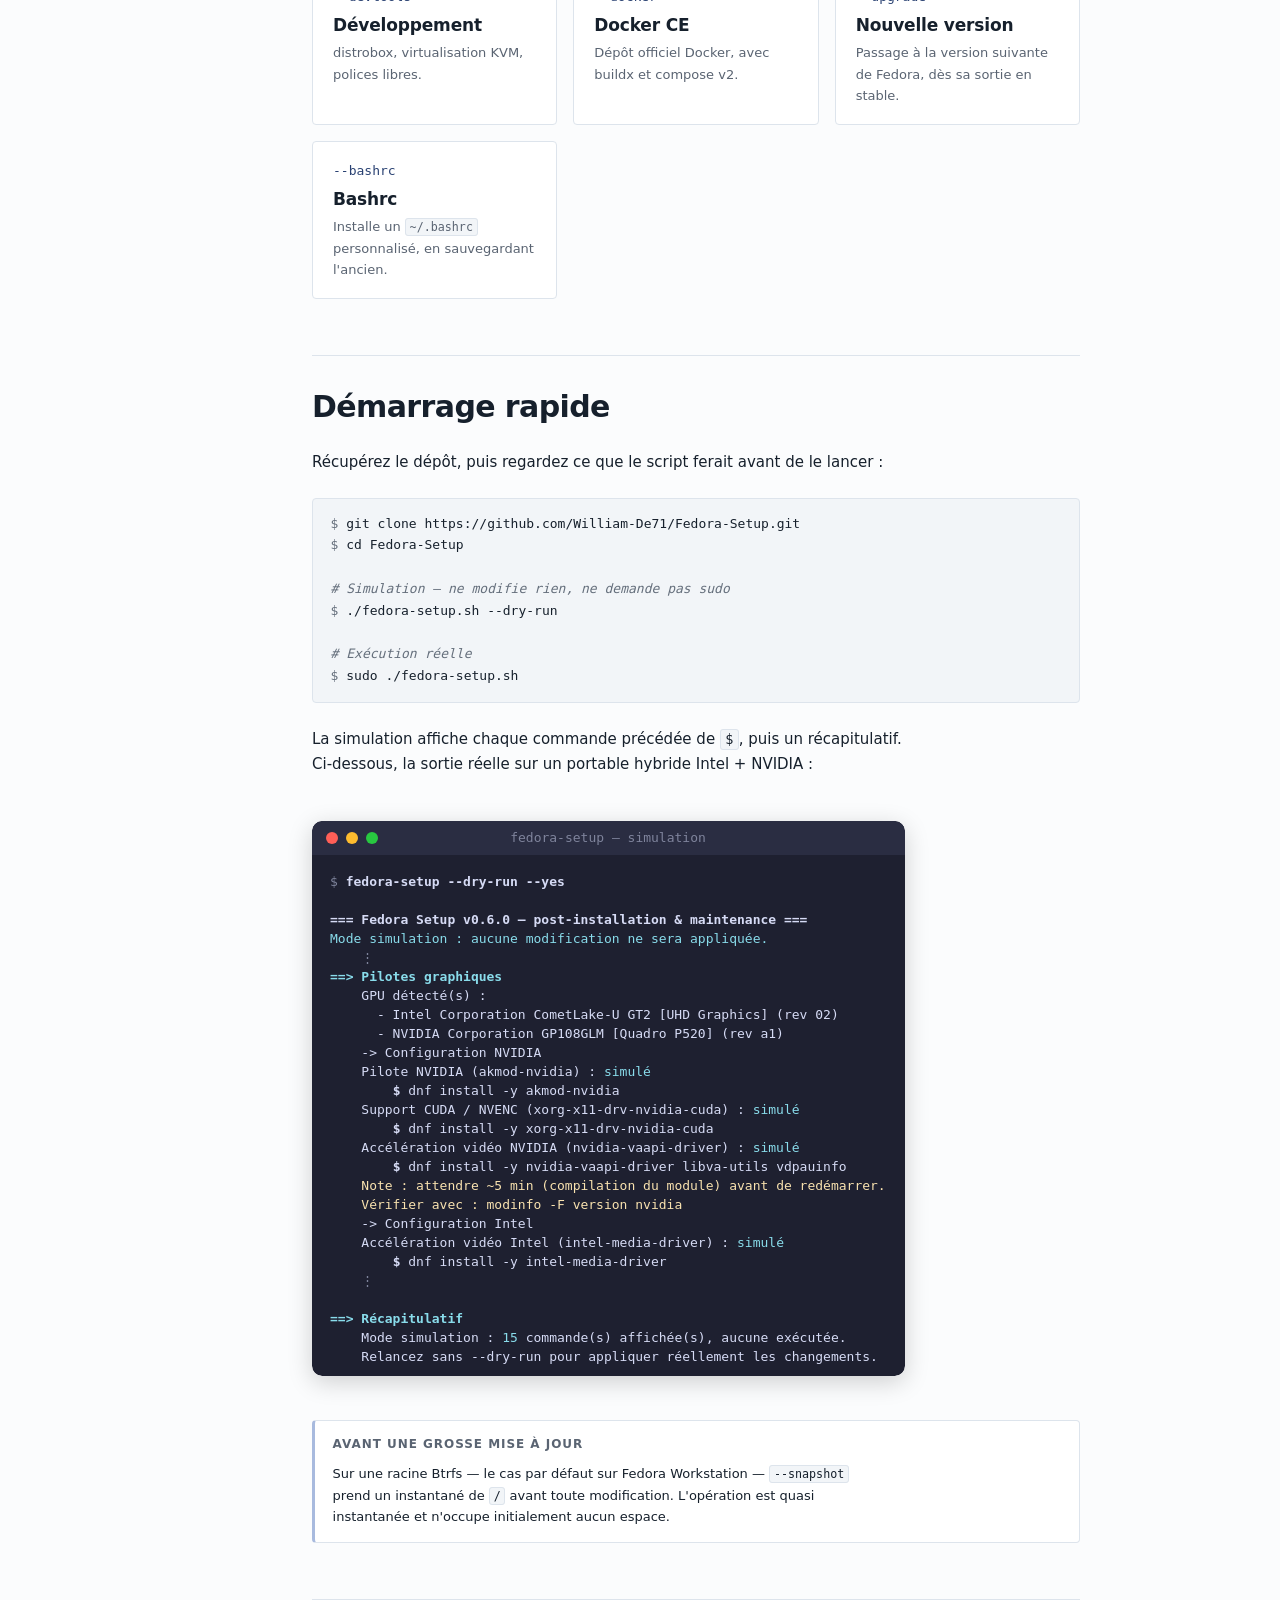
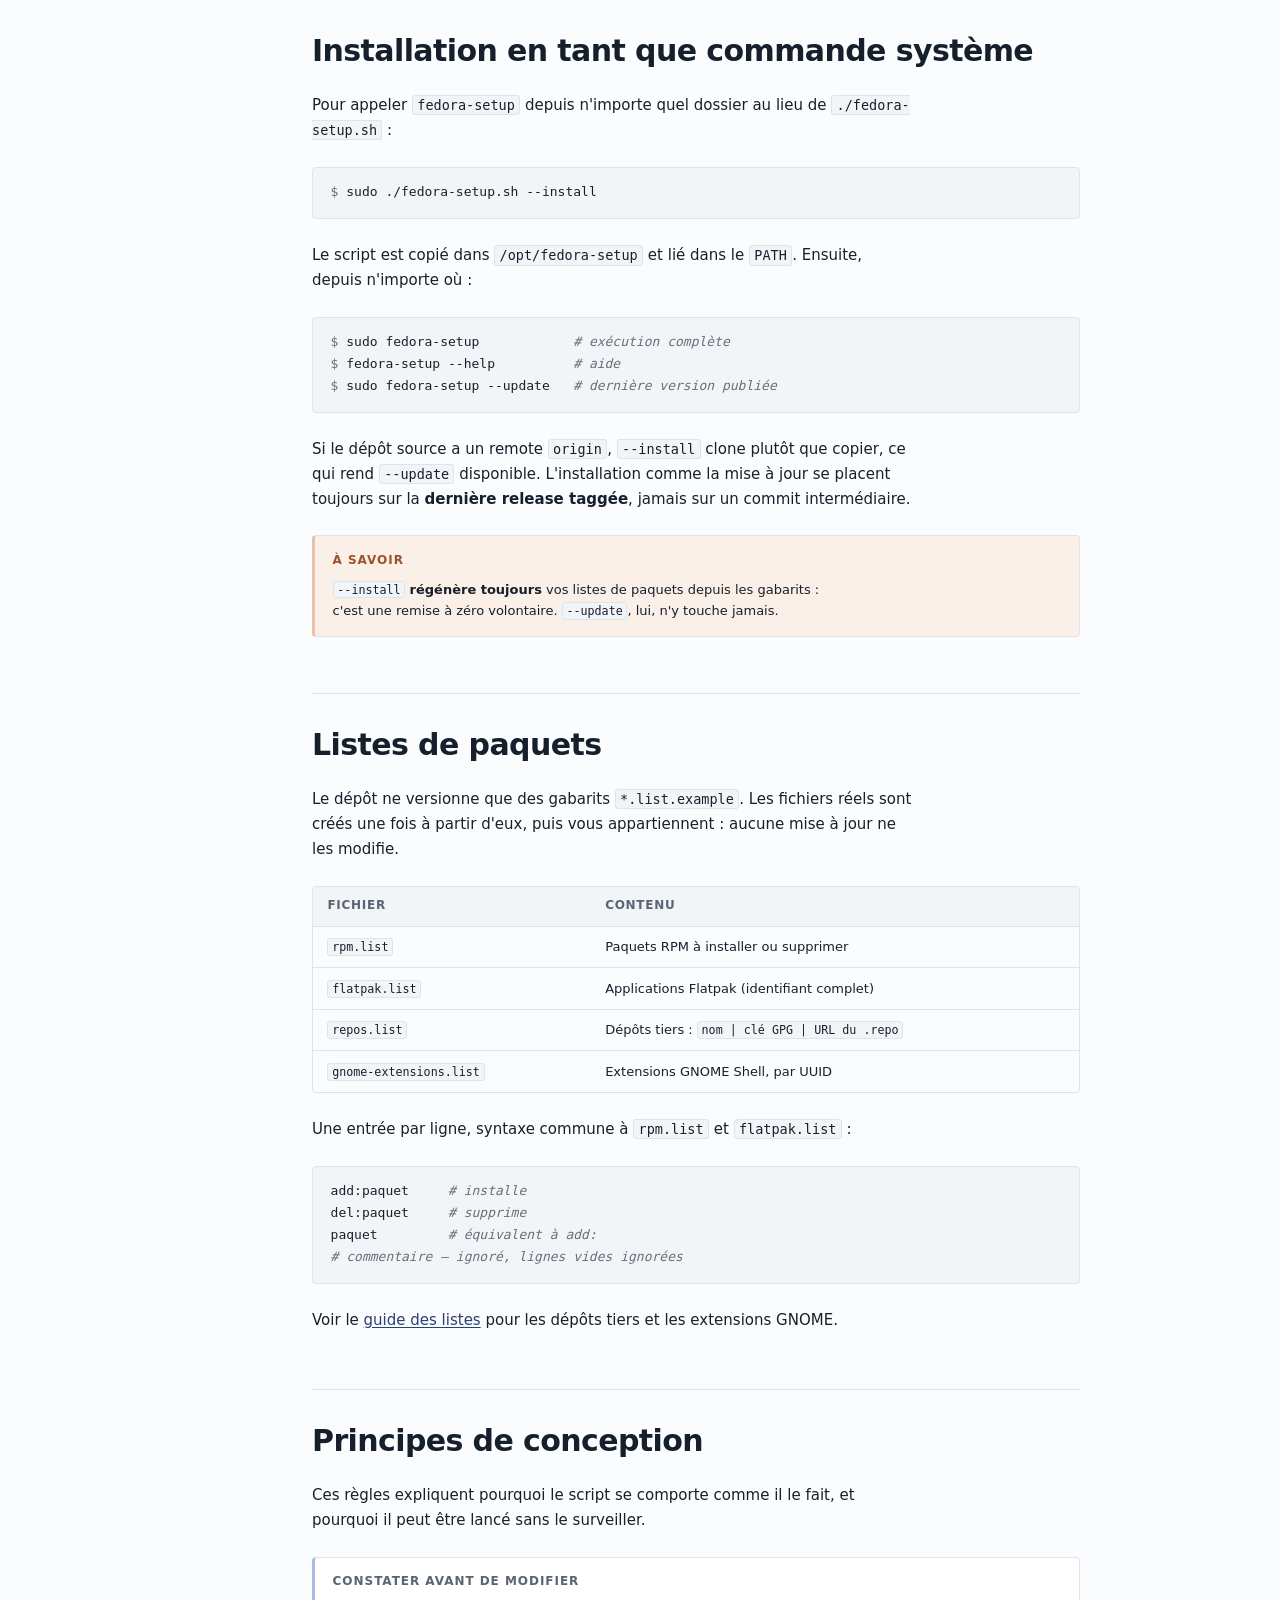
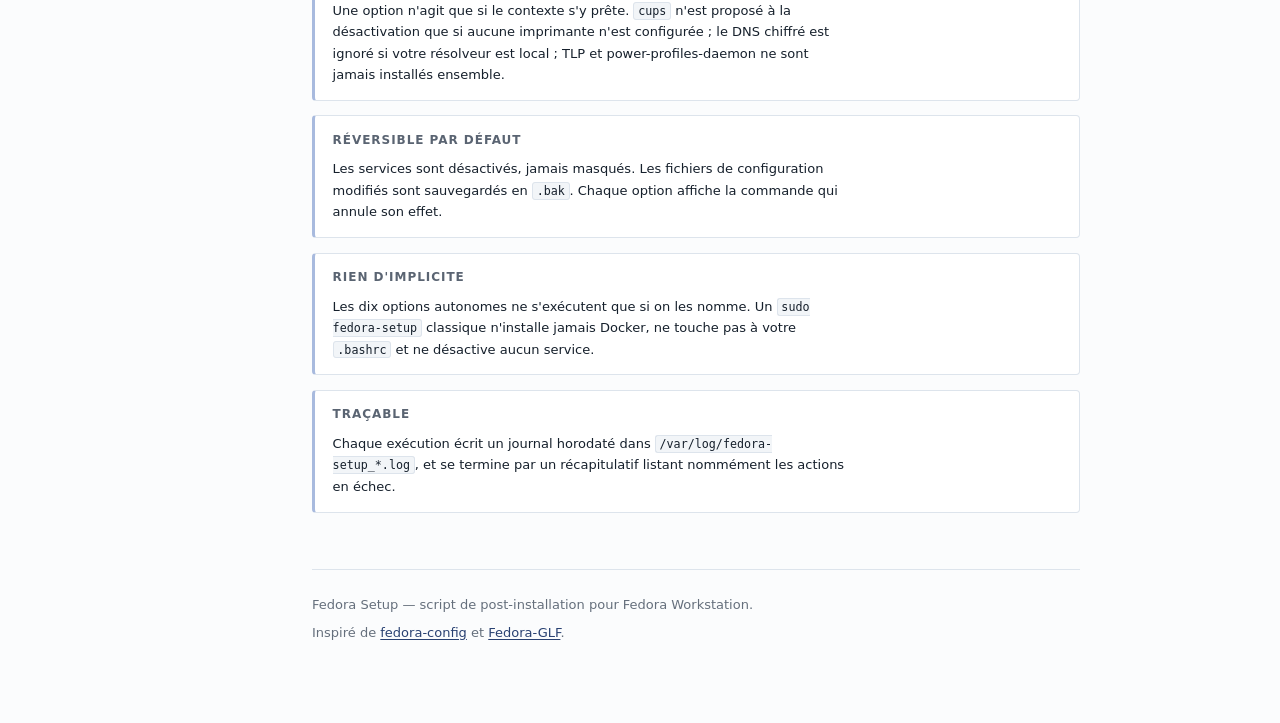
==== commit 0faa1ccd: "Test Fedora 44 and 45 in CI, clarify real user error - CI smoke job runs on fedora:44 and fedora:45 " ====
--- a/docs/index.html
+++ b/docs/index.html
@@ -52,7 +52,7 @@
         <div class="meta">
             <span>Bash</span>
             <span>Licence MIT</span>
-            <span>Fedora 41+</span>
+            <span>Fedora 43+</span>
         </div>
     </div>
 
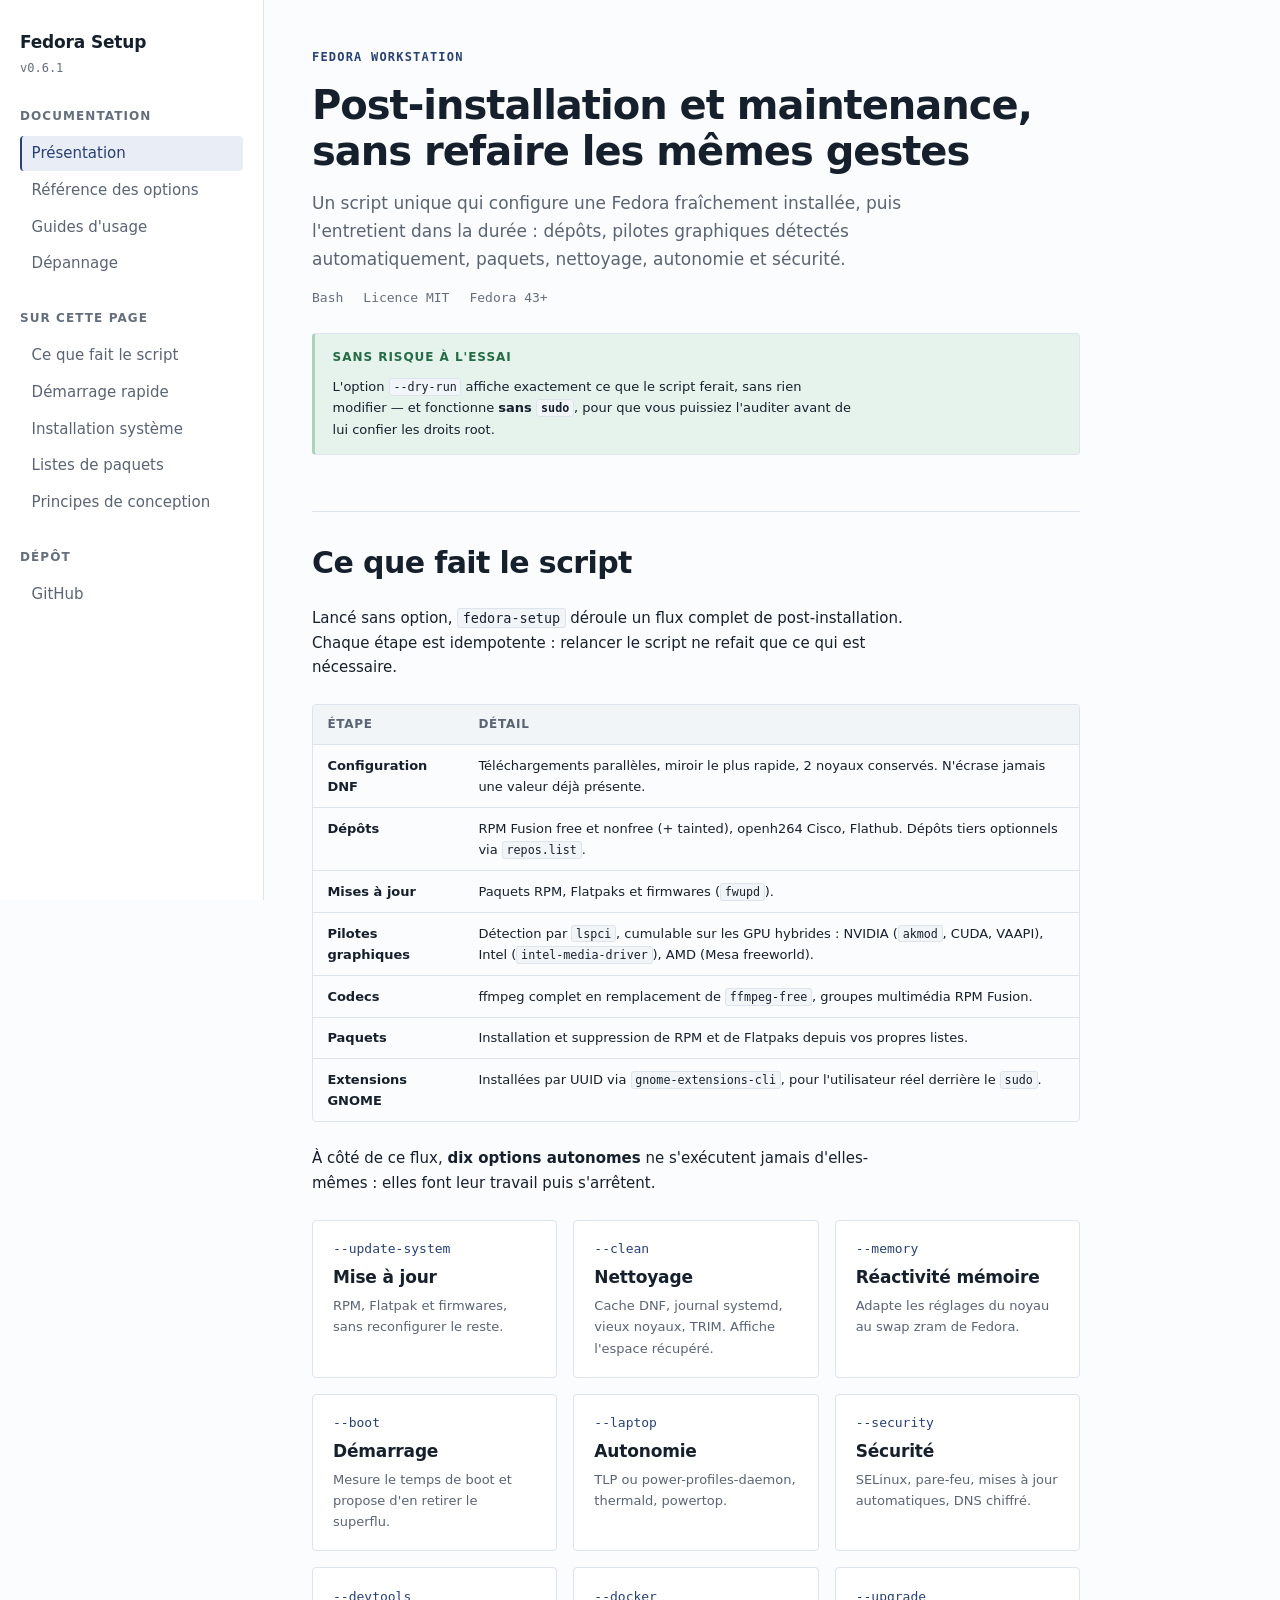
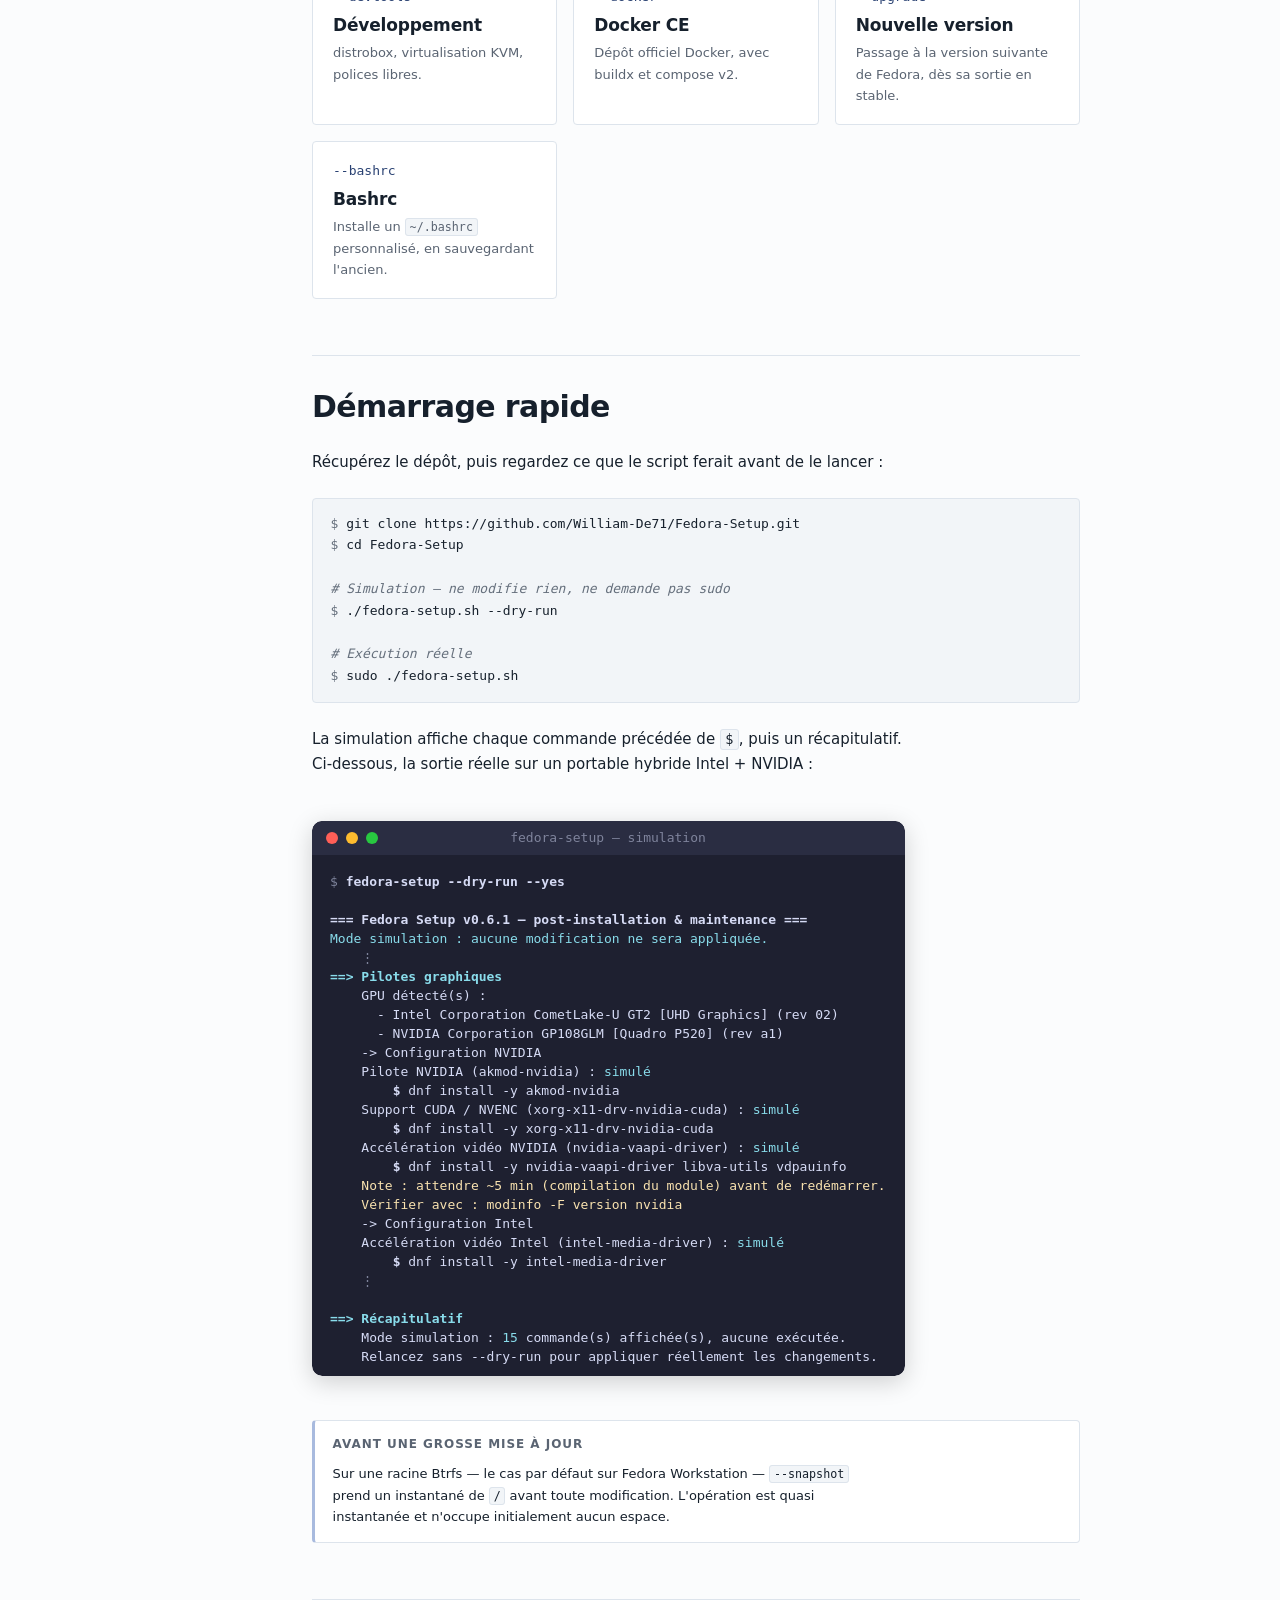
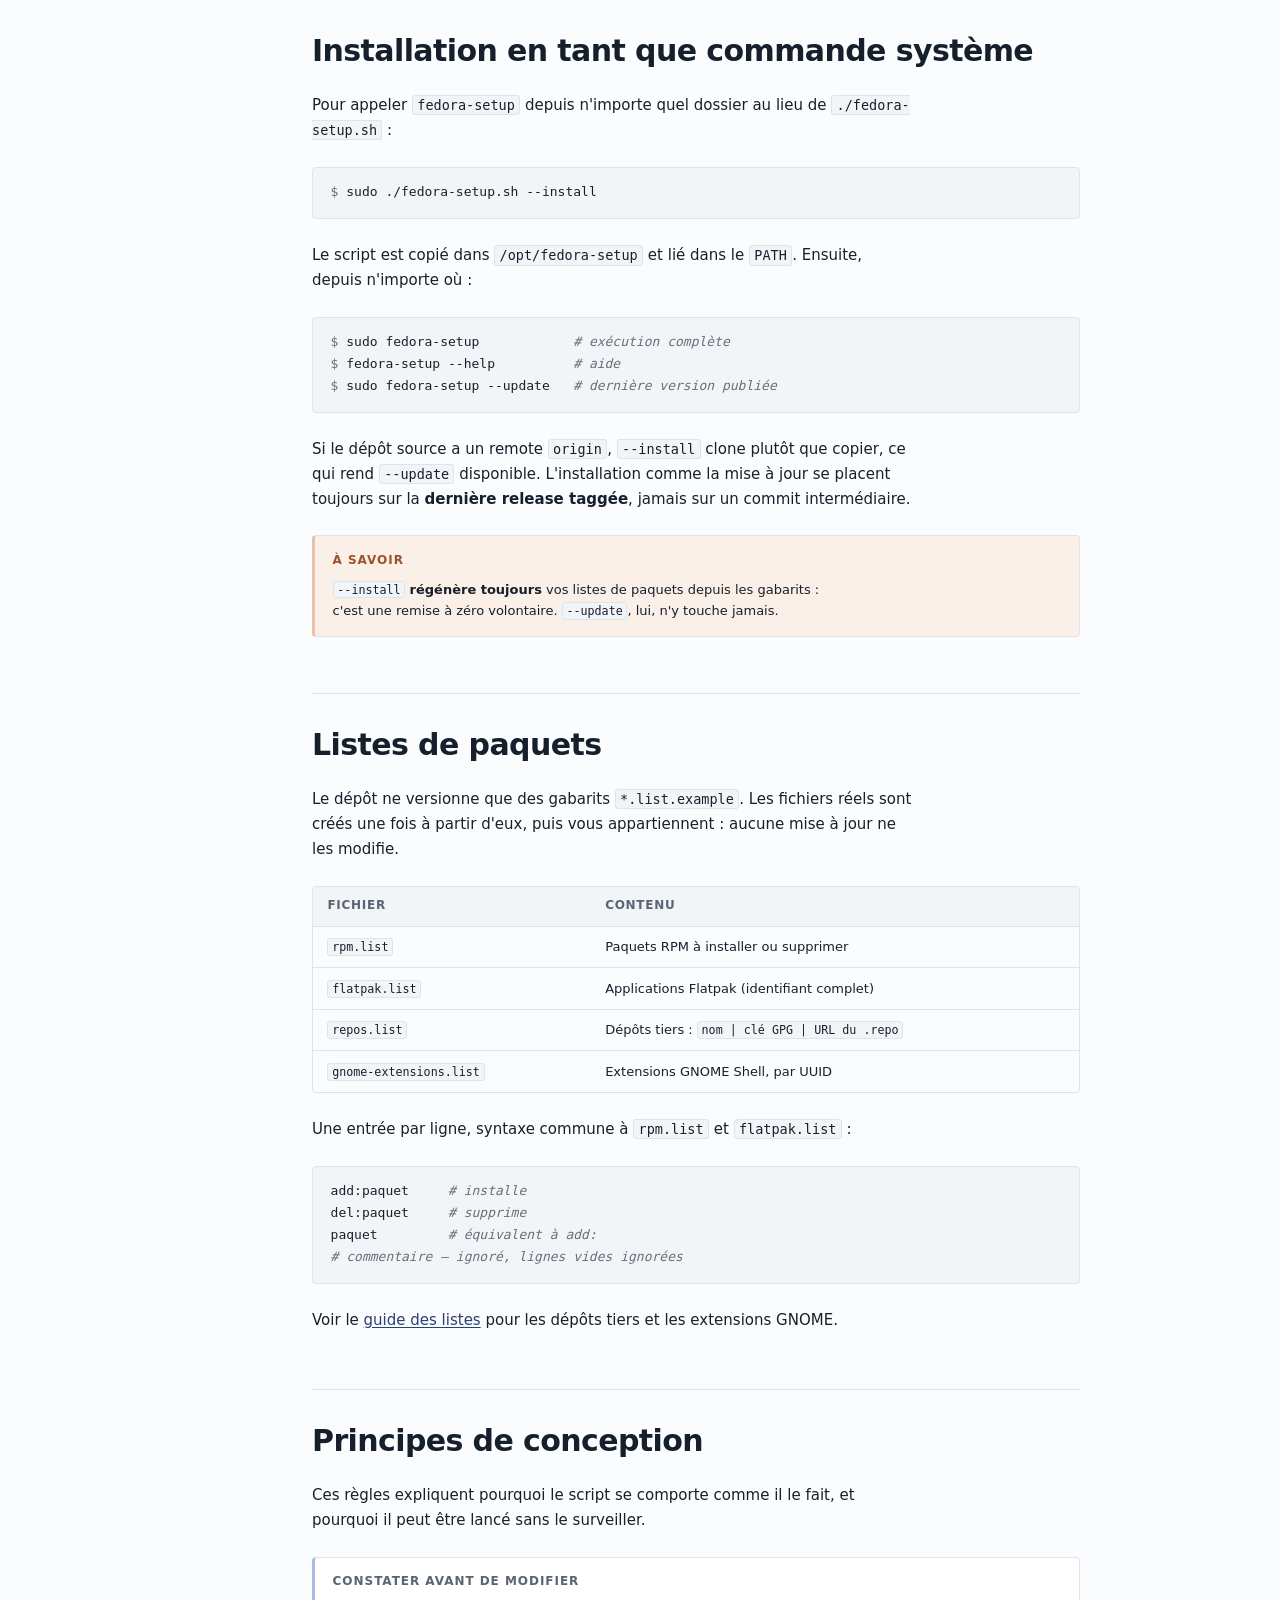
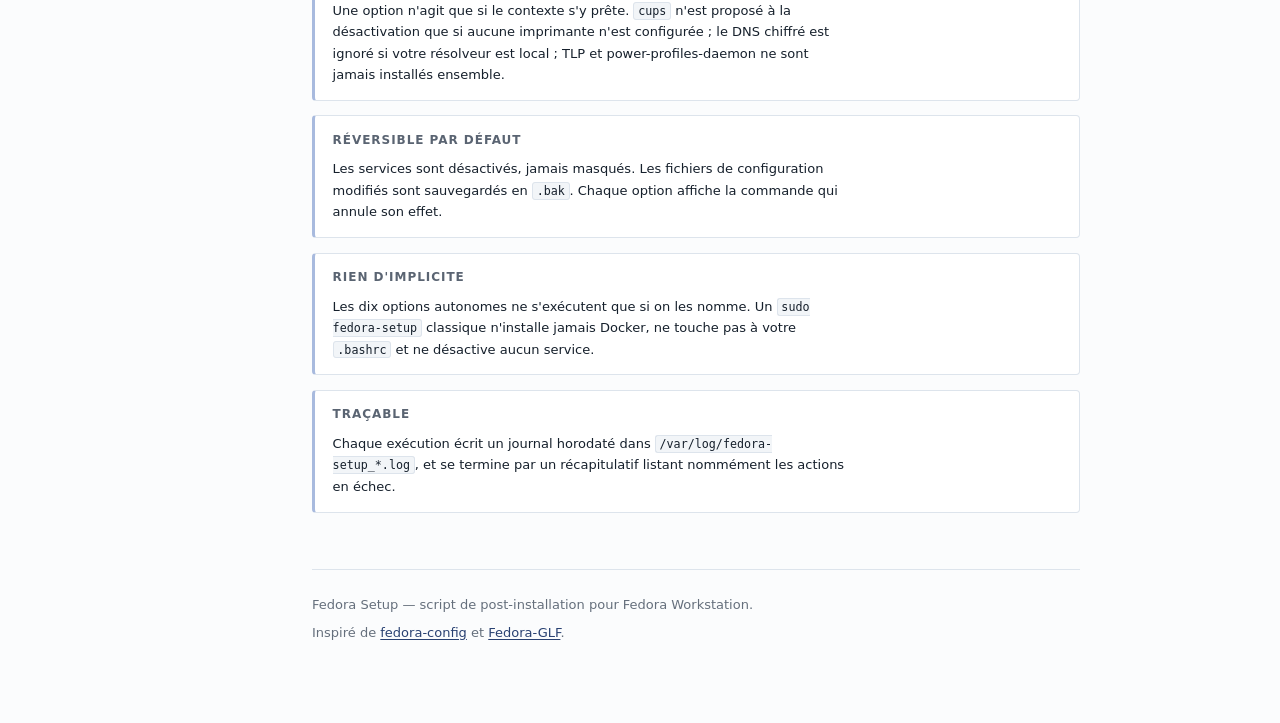
==== commit 275e52b3: "Release v0.6.1 Co-Authored-By: Claude Opus 5.5 <noreply@anthropic.com>" ====
--- a/docs/index.html
+++ b/docs/index.html
@@ -13,7 +13,7 @@
 <nav class="sidebar">
     <a class="brand" href="index.html">
         <strong>Fedora Setup</strong>
-        <span data-version>v0.6.0</span>
+        <span data-version>v0.6.1</span>
     </a>
 
     <div class="nav-group">
